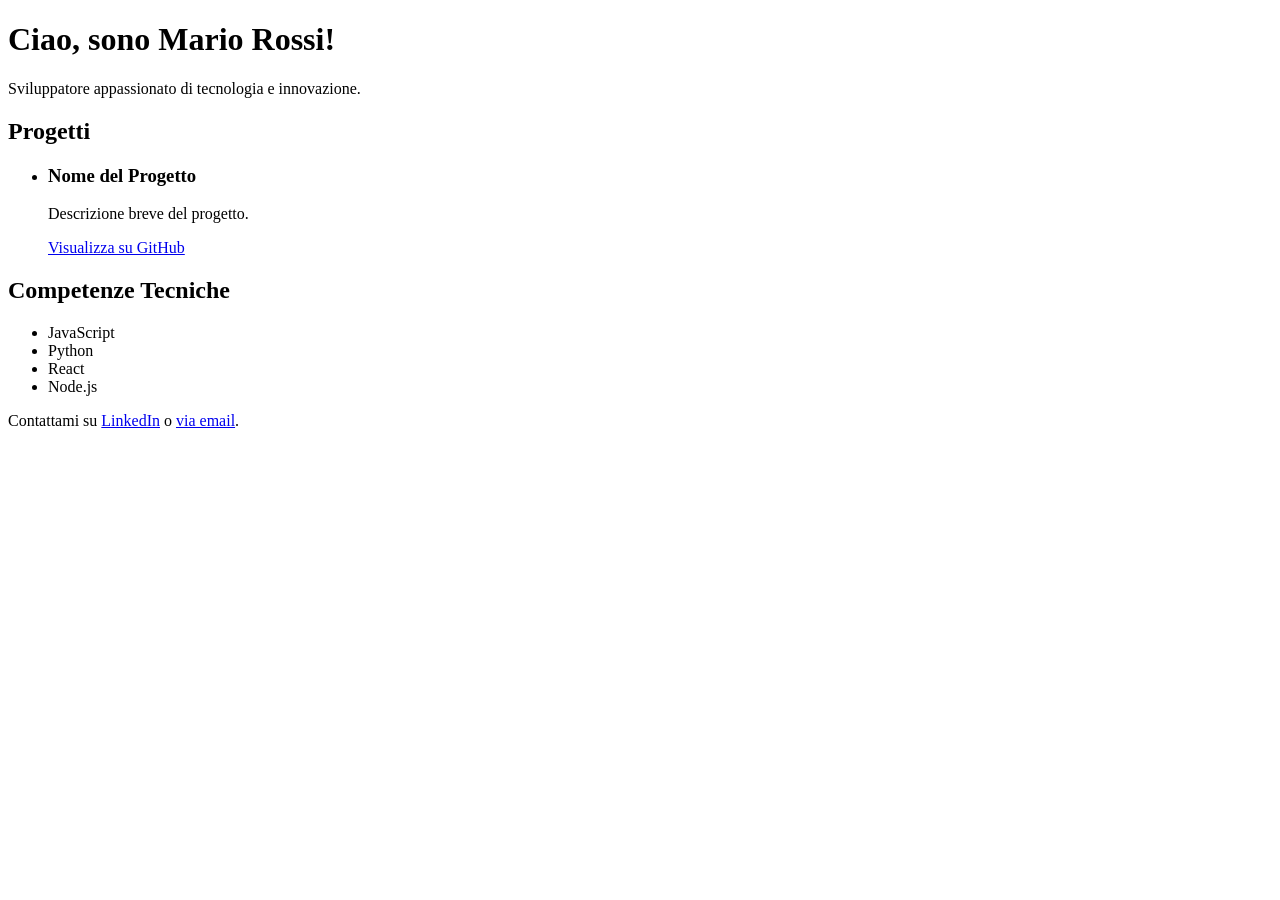
==== index.html @ d14e8d17 "first commit" ====
<!DOCTYPE html>
<html lang="en">
<head>
    <meta charset="UTF-8">
    <meta name="viewport" content="width=device-width, initial-scale=1.0">
    <title>Portfolio di Mario Rossi</title>
    <link rel="stylesheet" href="styles.css">
</head>
<body>
    <header>
        <h1>Ciao, sono Mario Rossi!</h1>
        <p>Sviluppatore appassionato di tecnologia e innovazione.</p>
    </header>
    <section id="progetti">
        <h2>Progetti</h2>
        <ul>
            <li>
                <h3>Nome del Progetto</h3>
                <p>Descrizione breve del progetto.</p>
                <a href="https://github.com/link-al-progetto">Visualizza su GitHub</a>
            </li>
        </ul>
    </section>
    <section id="competenze">
        <h2>Competenze Tecniche</h2>
        <ul>
            <li>JavaScript</li>
            <li>Python</li>
            <li>React</li>
            <li>Node.js</li>
        </ul>
    </section>
    <footer>
        <p>Contattami su <a href="https://www.linkedin.com/in/nomeutente/">LinkedIn</a> o <a href="mailto:tuoemail@example.com">via email</a>.</p>
    </footer>
</body>
</html>
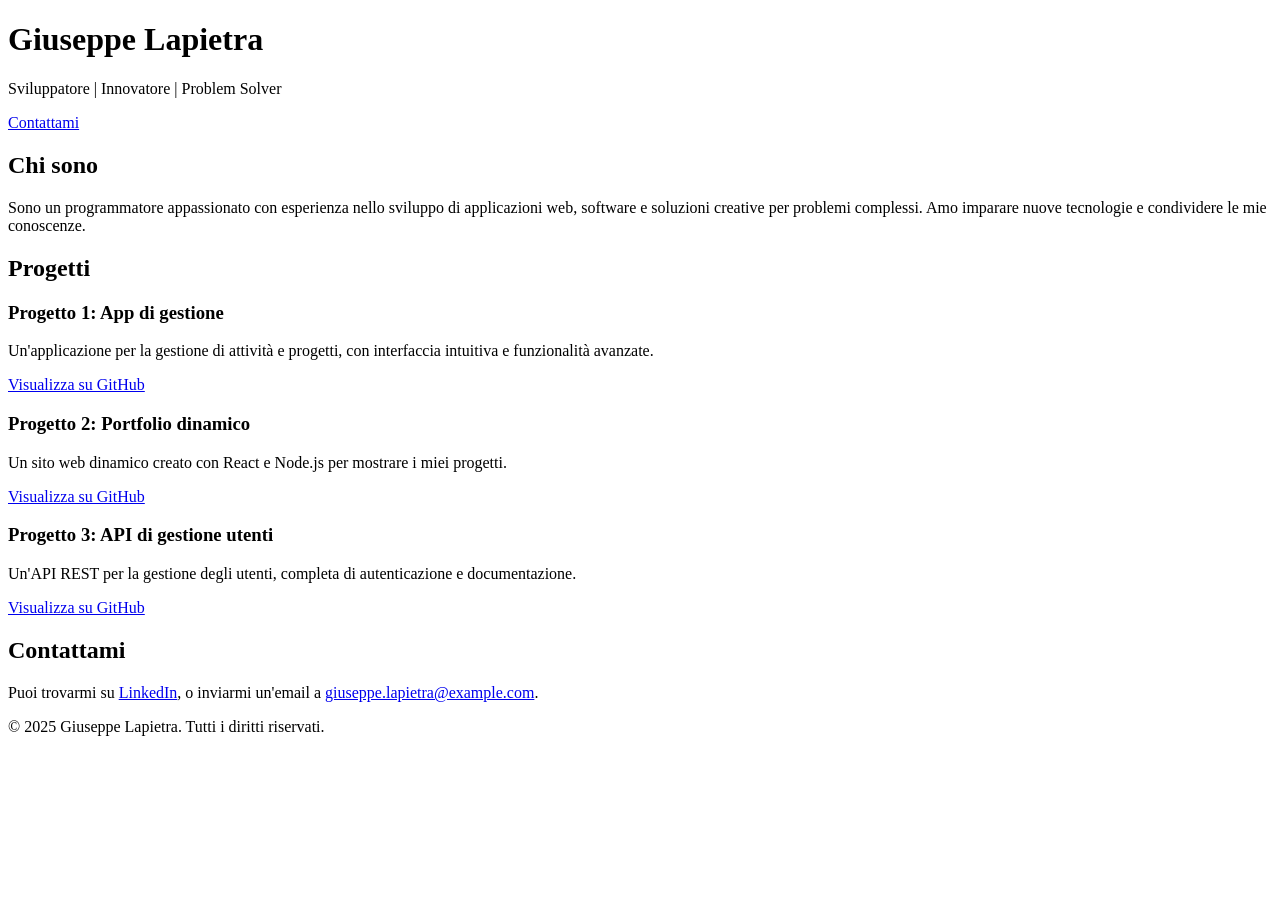
==== commit 5c8e4a26: "test" ====
--- a/index.html
+++ b/index.html
@@ -3,35 +3,64 @@
 <head>
     <meta charset="UTF-8">
     <meta name="viewport" content="width=device-width, initial-scale=1.0">
-    <title>Portfolio di Mario Rossi</title>
+    <meta name="description" content="Portfolio di Giuseppe Lapietra, sviluppatore e appassionato di tecnologia.">
+    <title>Giuseppe Lapietra | Portfolio</title>
     <link rel="stylesheet" href="styles.css">
+    <link rel="preconnect" href="https://fonts.googleapis.com">
+    <link href="https://fonts.googleapis.com/css2?family=Poppins:wght@300;400;600&display=swap" rel="stylesheet">
 </head>
 <body>
-    <header>
-        <h1>Ciao, sono Mario Rossi!</h1>
-        <p>Sviluppatore appassionato di tecnologia e innovazione.</p>
+    <header class="hero">
+        <div class="container">
+            <h1>Giuseppe Lapietra</h1>
+            <p>Sviluppatore | Innovatore | Problem Solver</p>
+            <a href="#contatti" class="btn">Contattami</a>
+        </div>
     </header>
-    <section id="progetti">
-        <h2>Progetti</h2>
-        <ul>
-            <li>
-                <h3>Nome del Progetto</h3>
-                <p>Descrizione breve del progetto.</p>
-                <a href="https://github.com/link-al-progetto">Visualizza su GitHub</a>
-            </li>
-        </ul>
+
+    <section id="about" class="about">
+        <div class="container">
+            <h2>Chi sono</h2>
+            <p>
+                Sono un programmatore appassionato con esperienza nello sviluppo di applicazioni web, software e soluzioni creative per problemi complessi. Amo imparare nuove tecnologie e condividere le mie conoscenze.
+            </p>
+        </div>
     </section>
-    <section id="competenze">
-        <h2>Competenze Tecniche</h2>
-        <ul>
-            <li>JavaScript</li>
-            <li>Python</li>
-            <li>React</li>
-            <li>Node.js</li>
-        </ul>
+
+    <section id="progetti" class="projects">
+        <div class="container">
+            <h2>Progetti</h2>
+            <div class="project-list">
+                <div class="project">
+                    <h3>Progetto 1: App di gestione</h3>
+                    <p>Un'applicazione per la gestione di attività e progetti, con interfaccia intuitiva e funzionalità avanzate.</p>
+                    <a href="https://github.com/tuo-utente/progetto1" target="_blank">Visualizza su GitHub</a>
+                </div>
+                <div class="project">
+                    <h3>Progetto 2: Portfolio dinamico</h3>
+                    <p>Un sito web dinamico creato con React e Node.js per mostrare i miei progetti.</p>
+                    <a href="https://github.com/tuo-utente/progetto2" target="_blank">Visualizza su GitHub</a>
+                </div>
+                <div class="project">
+                    <h3>Progetto 3: API di gestione utenti</h3>
+                    <p>Un'API REST per la gestione degli utenti, completa di autenticazione e documentazione.</p>
+                    <a href="https://github.com/tuo-utente/progetto3" target="_blank">Visualizza su GitHub</a>
+                </div>
+            </div>
+        </div>
     </section>
-    <footer>
-        <p>Contattami su <a href="https://www.linkedin.com/in/nomeutente/">LinkedIn</a> o <a href="mailto:tuoemail@example.com">via email</a>.</p>
+
+    <section id="contatti" class="contact">
+        <div class="container">
+            <h2>Contattami</h2>
+            <p>
+                Puoi trovarmi su <a href="https://www.linkedin.com/in/giuseppelapietra/" target="_blank">LinkedIn</a>, o inviarmi un'email a <a href="mailto:giuseppe.lapietra@example.com">giuseppe.lapietra@example.com</a>.
+            </p>
+        </div>
+    </section>
+
+    <footer class="footer">
+        <p>&copy; 2025 Giuseppe Lapietra. Tutti i diritti riservati.</p>
     </footer>
 </body>
 </html>
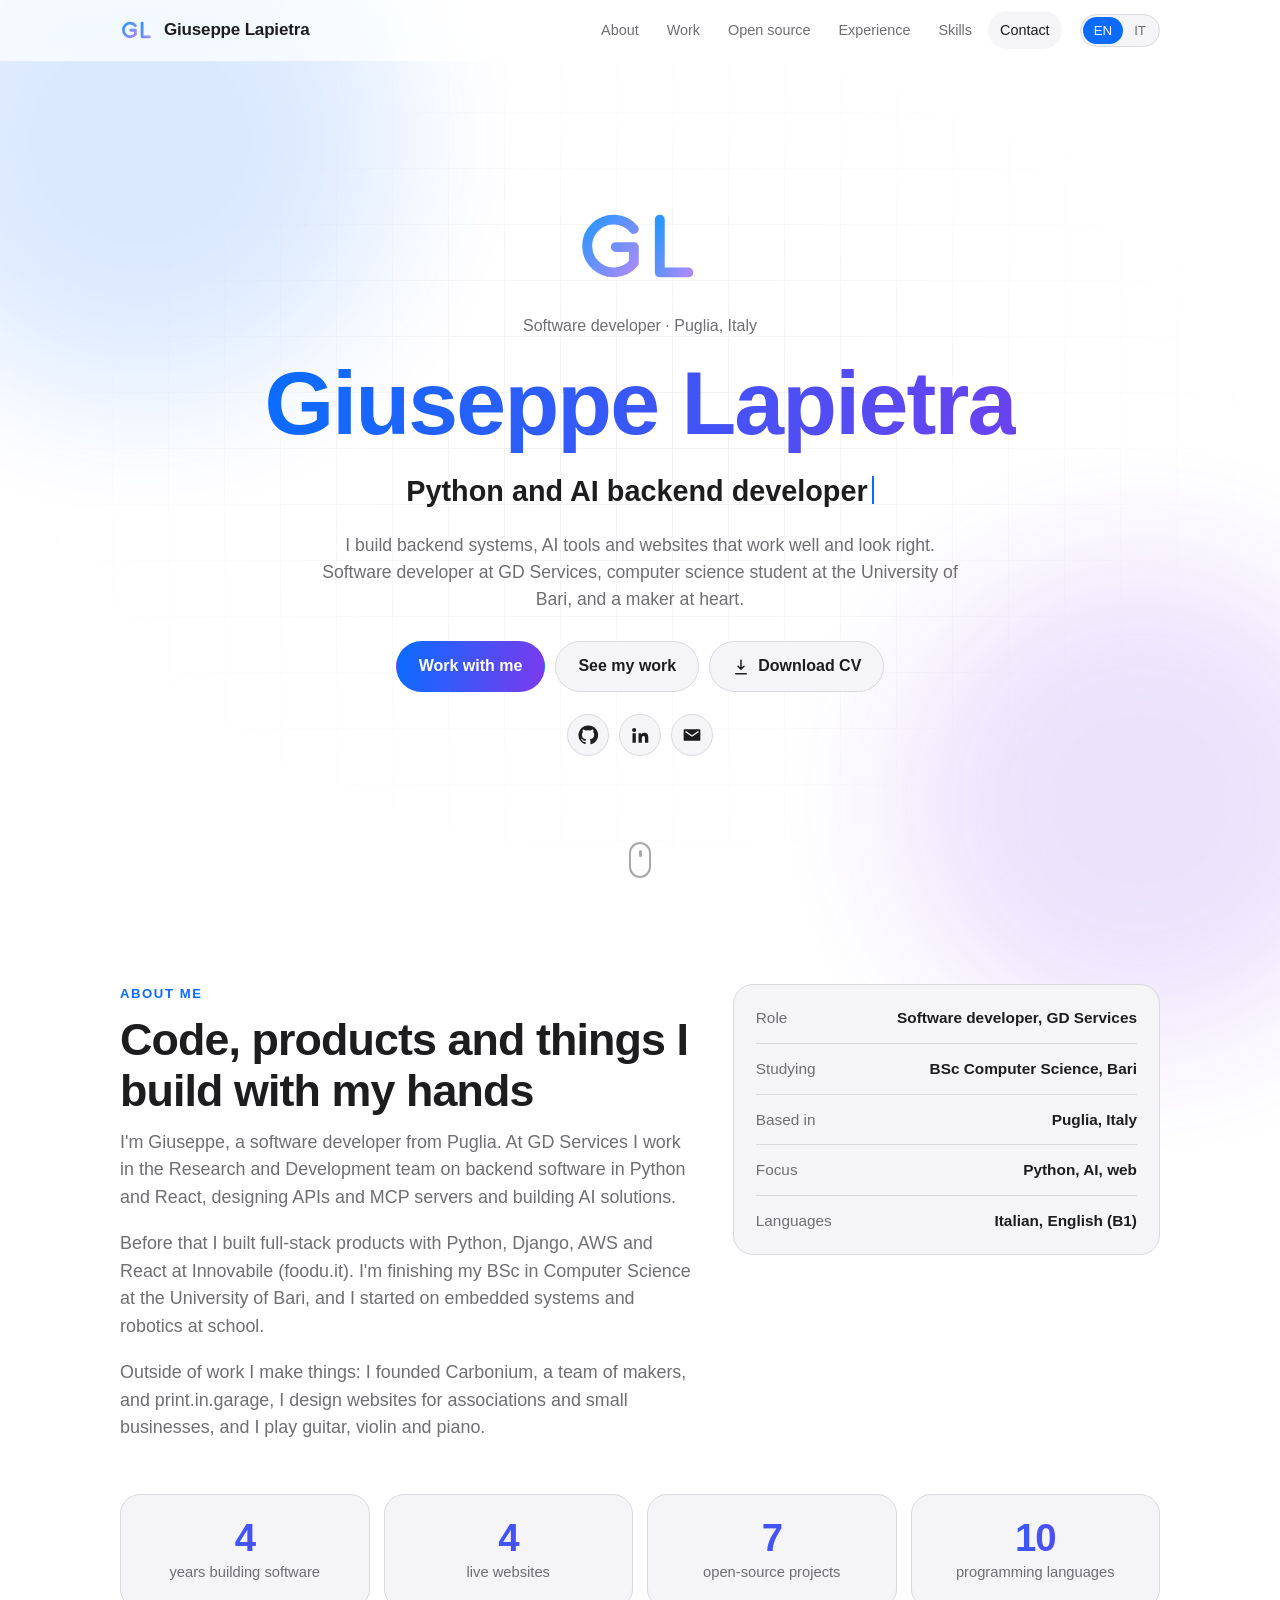
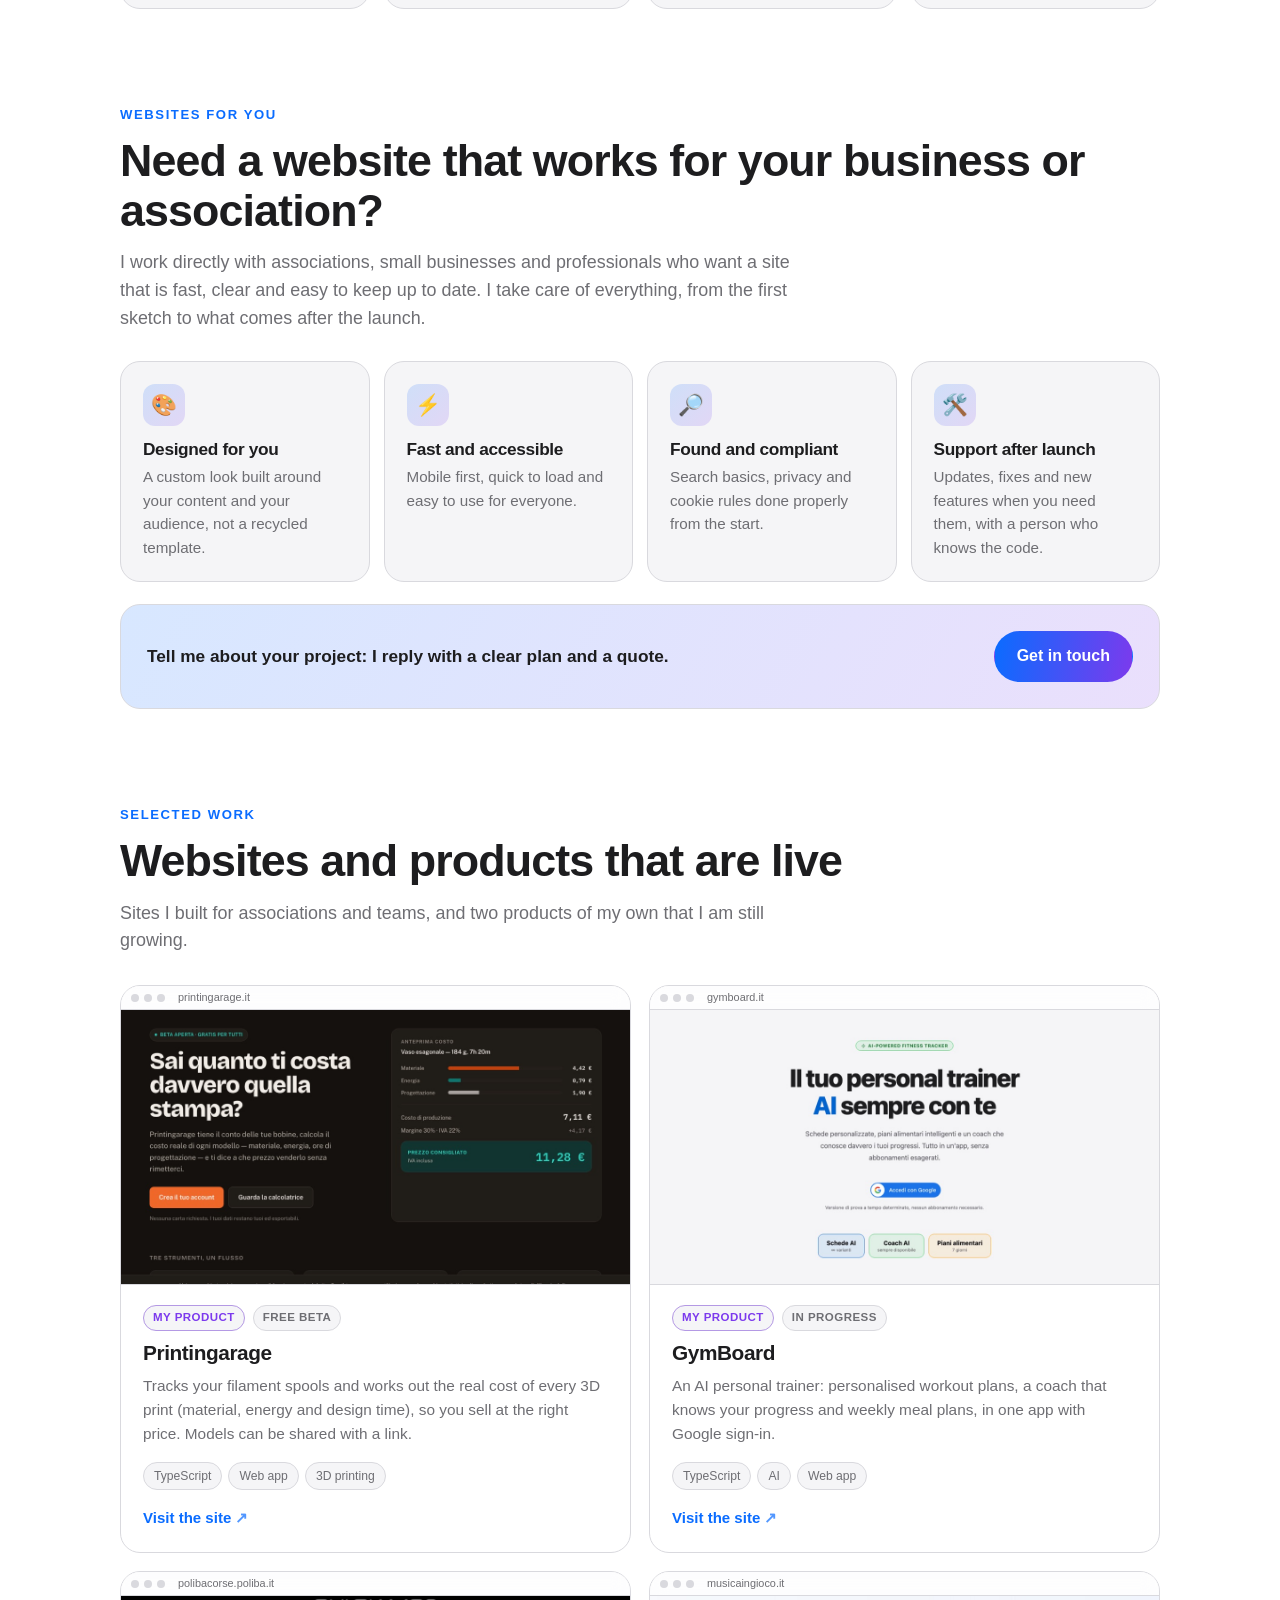
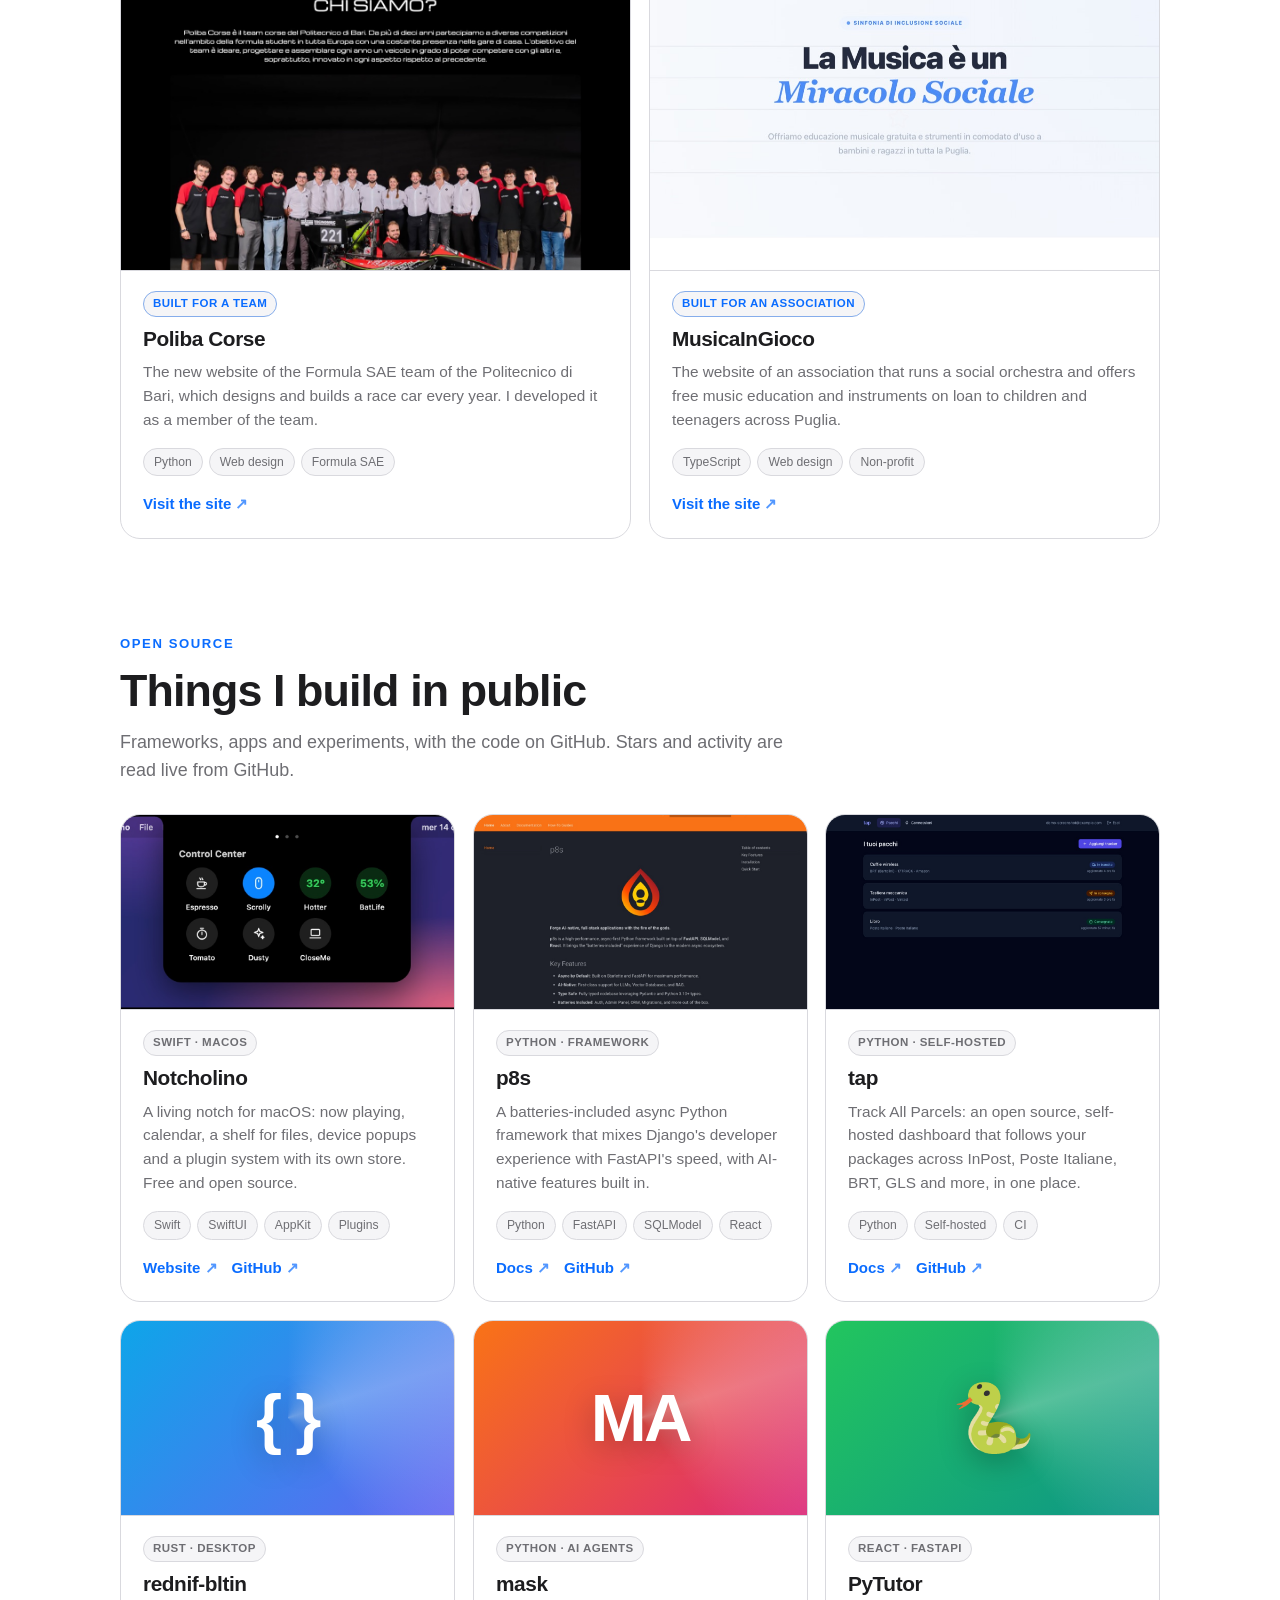
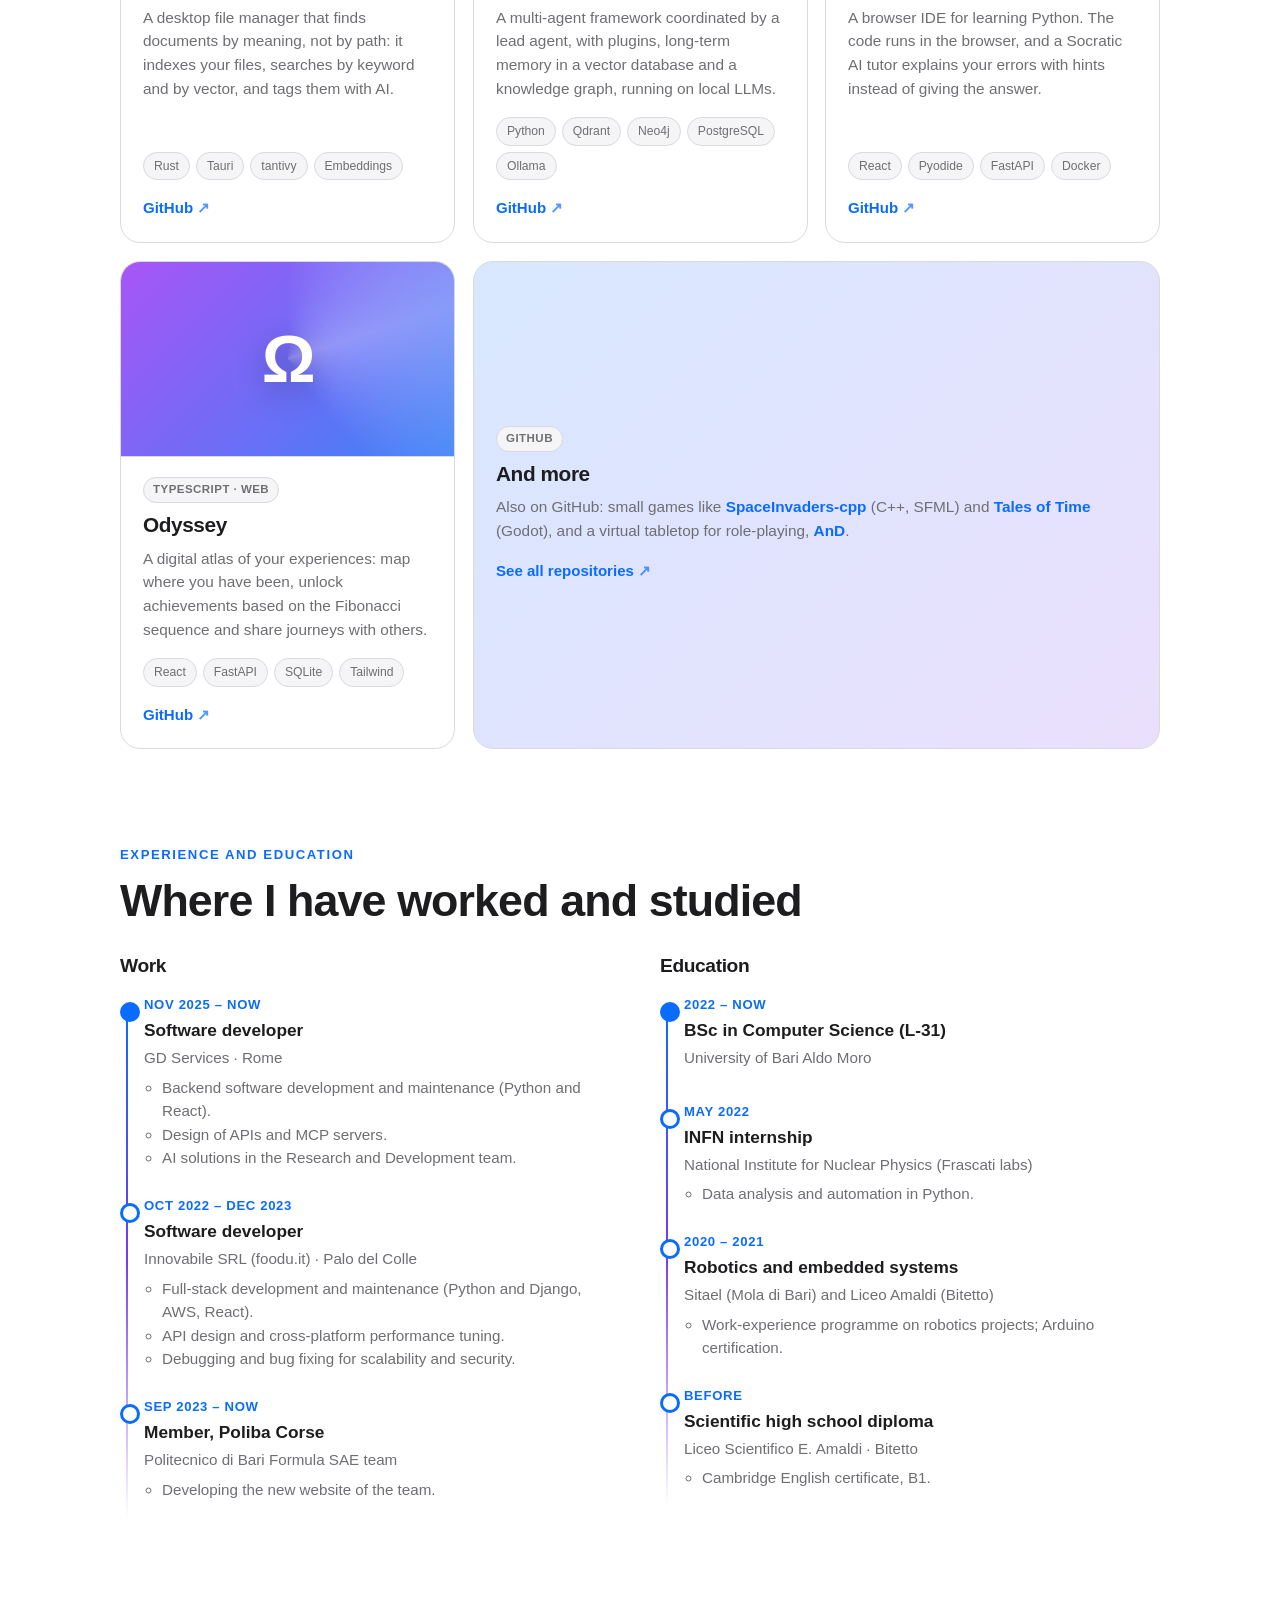
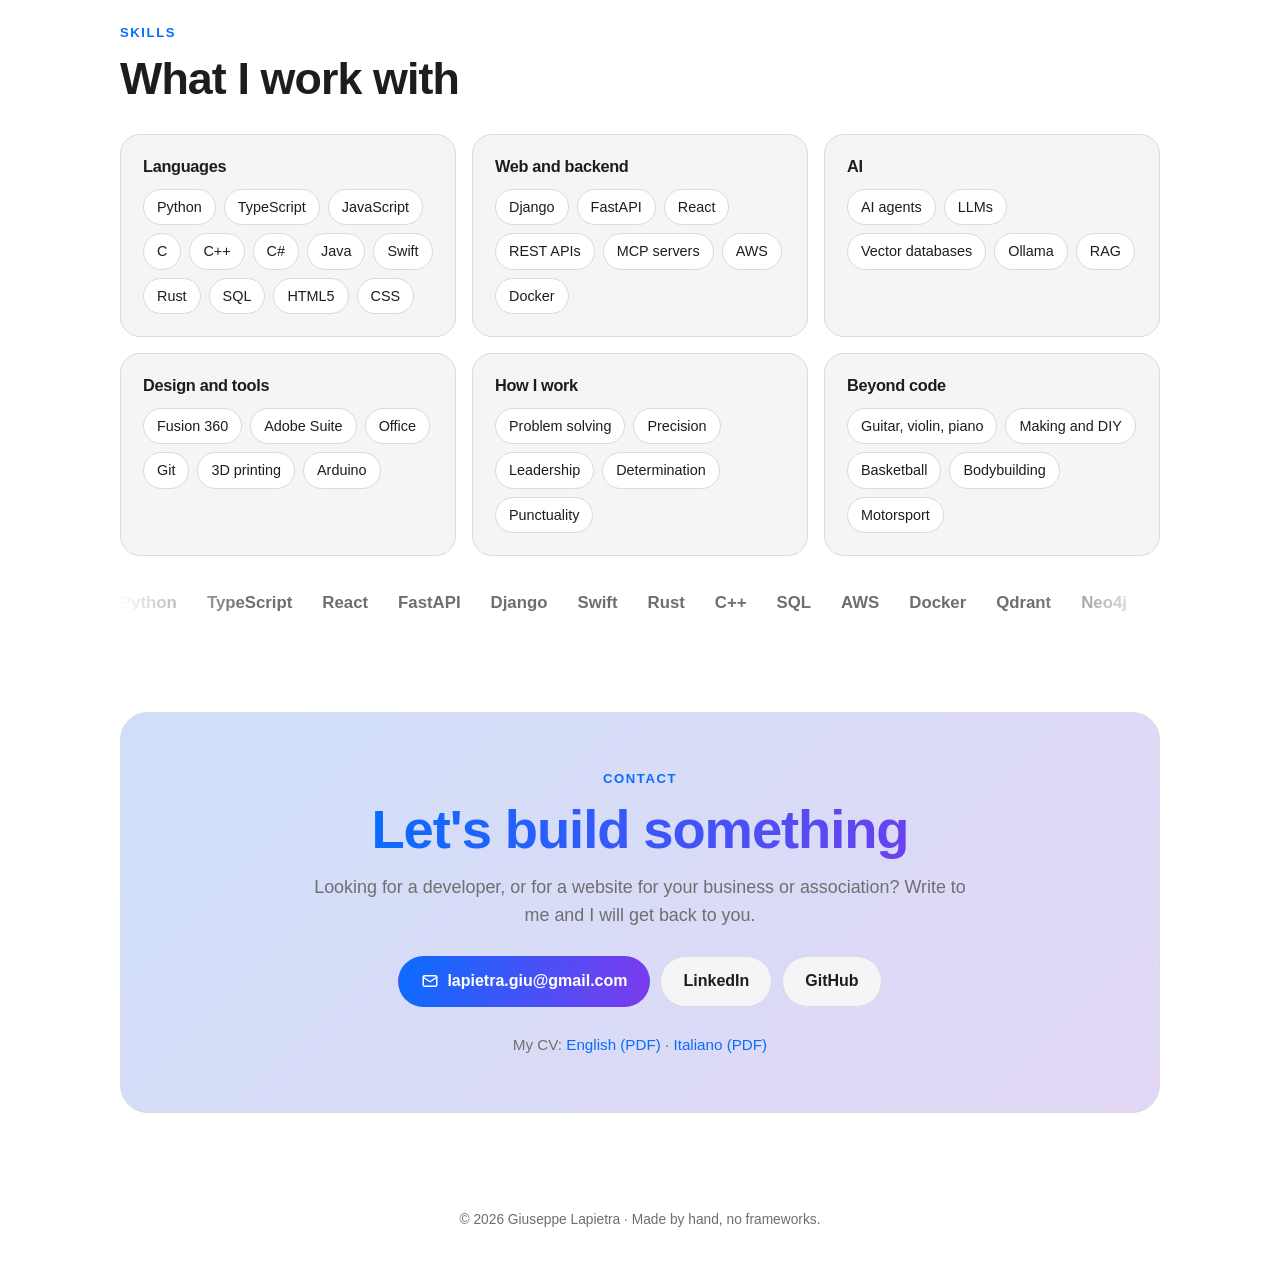
==== commit 4aeab269: "New portfolio: single page in English and Italian, projects, experience, downloadable CV" ====
--- a/index.html
+++ b/index.html
@@ -1,66 +1,836 @@
-<!DOCTYPE html>
+<!doctype html>
 <html lang="en">
 <head>
-    <meta charset="UTF-8">
-    <meta name="viewport" content="width=device-width, initial-scale=1.0">
-    <meta name="description" content="Portfolio di Giuseppe Lapietra, sviluppatore e appassionato di tecnologia.">
-    <title>Giuseppe Lapietra | Portfolio</title>
-    <link rel="stylesheet" href="styles.css">
-    <link rel="preconnect" href="https://fonts.googleapis.com">
-    <link href="https://fonts.googleapis.com/css2?family=Poppins:wght@300;400;600&display=swap" rel="stylesheet">
+<meta charset="utf-8">
+<meta name="viewport" content="width=device-width, initial-scale=1">
+<title>Giuseppe Lapietra – Software developer</title>
+<meta name="description" content="Giuseppe Lapietra, software developer from Puglia, Italy. Python and AI backends, full-stack web apps, websites for associations and small businesses, and open-source projects.">
+<link rel="icon" href="assets/favicon.svg" type="image/svg+xml">
+<link rel="canonical" href="https://peppe37.github.io/">
+<meta property="og:title" content="Giuseppe Lapietra – Software developer">
+<meta property="og:description" content="Python and AI backends, full-stack web apps, websites and open-source projects.">
+<meta property="og:image" content="https://peppe37.github.io/assets/og.png">
+<meta property="og:type" content="website">
+<meta property="og:url" content="https://peppe37.github.io/">
+<meta name="twitter:card" content="summary_large_image">
+<meta name="twitter:image" content="https://peppe37.github.io/assets/og.png">
+<script type="application/ld+json">
+{"@context":"https://schema.org","@type":"Person","name":"Giuseppe Lapietra","jobTitle":"Software developer","url":"https://peppe37.github.io/","email":"mailto:lapietra.giu@gmail.com","sameAs":["https://github.com/Peppe37","https://www.linkedin.com/in/giuseppe-lapietra/"],"alumniOf":{"@type":"CollegeOrUniversity","name":"Università degli Studi di Bari Aldo Moro"},"address":{"@type":"PostalAddress","addressRegion":"Puglia","addressCountry":"IT"}}
+</script>
+<style>
+  :root {
+    --bg:#ffffff; --fg:#1d1d1f; --muted:#6e6e73; --card:#f5f5f7; --card2:#ffffff; --line:#d9d9de;
+    --accent:#0a6cff; --accent2:#7c3aed; --good:#1f9d55;
+    --glow1:rgba(10,108,255,.16); --glow2:rgba(124,58,237,.16);
+    --shadow:0 1px 2px rgba(0,0,0,.06), 0 12px 32px -12px rgba(0,0,0,.18);
+    --r:20px;
+  }
+  @media (prefers-color-scheme: dark) {
+    :root {
+      --bg:#050507; --fg:#f5f5f7; --muted:#a1a1a6; --card:#121216; --card2:#17171c; --line:#2a2a31;
+      --accent:#2997ff; --accent2:#a78bfa; --good:#30d158;
+      --glow1:rgba(41,151,255,.20); --glow2:rgba(167,139,250,.20);
+      --shadow:0 1px 2px rgba(0,0,0,.5), 0 16px 40px -14px rgba(0,0,0,.7);
+    }
+  }
+  * { box-sizing:border-box; }
+  html { scroll-behavior:smooth; scroll-padding-top:76px; }
+  body { margin:0; background:var(--bg); color:var(--fg); font:17px/1.55 -apple-system,BlinkMacSystemFont,"SF Pro Text","Segoe UI","Helvetica Neue",Arial,sans-serif; -webkit-font-smoothing:antialiased; overflow-x:hidden; }
+  a { color:var(--accent); text-decoration:none; }
+  a:hover { text-decoration:underline; }
+  h1,h2,h3 { letter-spacing:-.02em; line-height:1.12; margin:0; }
+  p { margin:0 0 1em; }
+  .wrap { max-width:1080px; margin:0 auto; padding:0 20px; }
+  section { padding:84px 0 12px; position:relative; }
+  .eyebrow { color:var(--accent); font-weight:600; font-size:.82rem; letter-spacing:.12em; text-transform:uppercase; margin-bottom:10px; }
+  h2 { font-size:clamp(1.9rem,4.4vw,2.8rem); margin-bottom:14px; }
+  .lead { color:var(--muted); font-size:1.12rem; max-width:680px; }
+  .grad { background:linear-gradient(100deg,var(--accent),var(--accent2) 60%,var(--accent)); background-size:200% 100%; -webkit-background-clip:text; background-clip:text; color:transparent; animation:slide 8s linear infinite; }
+  @keyframes slide { to { background-position:200% 0; } }
+
+  /* ---------- Nav ---------- */
+  nav.top { position:fixed; inset:0 0 auto 0; z-index:50; backdrop-filter:saturate(180%) blur(18px); -webkit-backdrop-filter:saturate(180%) blur(18px); background:color-mix(in srgb, var(--bg) 72%, transparent); border-bottom:1px solid transparent; transition:border-color .3s; }
+  nav.top.scrolled { border-bottom-color:var(--line); }
+  nav .wrap { display:flex; align-items:center; gap:18px; height:60px; }
+  .brand { display:flex; align-items:center; gap:10px; color:var(--fg); font-weight:700; letter-spacing:-.01em; }
+  .brand:hover { text-decoration:none; }
+  .brand svg { width:34px; height:24px; }
+  nav ul { display:flex; gap:4px; list-style:none; margin:0 0 0 auto; padding:0; }
+  nav ul a { color:var(--muted); font-size:.9rem; padding:8px 12px; border-radius:980px; display:block; }
+  nav ul a:hover, nav ul a.on { color:var(--fg); background:var(--card); text-decoration:none; }
+  .lang { display:inline-flex; background:var(--card); border:1px solid var(--line); border-radius:980px; padding:2px; }
+  .lang button { border:0; background:transparent; color:var(--muted); font:600 .78rem/1 inherit; font-family:inherit; padding:6px 11px; border-radius:980px; cursor:pointer; }
+  .lang button[aria-pressed="true"] { background:var(--accent); color:#fff; }
+  .menu-btn { display:none; border:1px solid var(--line); background:var(--card); color:var(--fg); border-radius:10px; width:38px; height:34px; font-size:1.1rem; cursor:pointer; }
+  @media (max-width:820px) {
+    nav ul { position:absolute; top:60px; left:0; right:0; flex-direction:column; padding:10px 20px 16px; background:var(--bg); border-bottom:1px solid var(--line); display:none; margin:0; }
+    nav ul.open { display:flex; }
+    .menu-btn { display:block; margin-left:auto; }
+    .lang { margin-left:0; }
+  }
+
+  /* ---------- Hero ---------- */
+  .hero { min-height:100svh; display:flex; align-items:center; padding:96px 0 40px; overflow:hidden; }
+  .blob { position:absolute; border-radius:50%; filter:blur(70px); pointer-events:none; opacity:.9; }
+  .blob.a { width:520px; height:520px; background:var(--glow1); top:-120px; left:-120px; animation:float1 16s ease-in-out infinite alternate; }
+  .blob.b { width:480px; height:480px; background:var(--glow2); bottom:-140px; right:-100px; animation:float2 19s ease-in-out infinite alternate; }
+  @keyframes float1 { to { transform:translate(120px,80px) scale(1.15); } }
+  @keyframes float2 { to { transform:translate(-110px,-70px) scale(1.1); } }
+  .gridbg { position:absolute; inset:0; background-image:linear-gradient(var(--line) 1px,transparent 1px),linear-gradient(90deg,var(--line) 1px,transparent 1px); background-size:56px 56px; opacity:.35; mask-image:radial-gradient(ellipse at center,#000 10%,transparent 70%); -webkit-mask-image:radial-gradient(ellipse at center,#000 10%,transparent 70%); pointer-events:none; }
+  .hero .wrap { position:relative; text-align:center; }
+  .mono { width:132px; height:92px; margin:0 auto 22px; display:block; overflow:visible; }
+  .mono path { fill:none; stroke:url(#mg); stroke-width:9; stroke-linecap:round; stroke-linejoin:round; stroke-dasharray:1; stroke-dashoffset:1; }
+  .mono .g { animation:draw 1.5s .2s cubic-bezier(.6,0,.2,1) forwards; }
+  .mono .l { animation:draw 1s 1.5s cubic-bezier(.6,0,.2,1) forwards; }
+  .mono { filter:drop-shadow(0 0 0 transparent); animation:glow 4s 2.6s ease-in-out infinite; }
+  @keyframes draw { to { stroke-dashoffset:0; } }
+  @keyframes glow { 50% { filter:drop-shadow(0 0 14px var(--glow2)); } }
+  .kicker { color:var(--muted); font-size:1rem; margin-bottom:14px; opacity:0; animation:up .8s 1.9s forwards; }
+  .hero h1 { font-size:clamp(2.8rem,9vw,5.6rem); font-weight:800; opacity:0; animation:up .9s 2s forwards; }
+  .role { font-size:clamp(1.2rem,3.2vw,1.8rem); font-weight:600; margin:16px 0 18px; min-height:1.5em; opacity:0; animation:up .9s 2.2s forwards; }
+  .role .caret { display:inline-block; width:2px; height:1em; background:var(--accent); margin-left:4px; vertical-align:-.12em; animation:blink 1s steps(1) infinite; }
+  @keyframes blink { 50% { opacity:0; } }
+  .pitch { color:var(--muted); max-width:640px; margin:0 auto 28px; font-size:1.1rem; opacity:0; animation:up .9s 2.4s forwards; }
+  .cta { display:flex; flex-wrap:wrap; gap:10px; justify-content:center; opacity:0; animation:up .9s 2.6s forwards; }
+  @keyframes up { from { opacity:0; transform:translateY(18px); } to { opacity:1; transform:none; } }
+  .btn { display:inline-flex; align-items:center; gap:8px; padding:12px 22px; border-radius:980px; font-weight:600; font-size:1rem; border:1px solid var(--line); background:var(--card); color:var(--fg); cursor:pointer; font-family:inherit; transition:transform .2s, box-shadow .2s, background .2s; }
+  .btn:hover { transform:translateY(-2px); text-decoration:none; box-shadow:var(--shadow); }
+  .btn.primary { background:linear-gradient(100deg,var(--accent),var(--accent2)); color:#fff; border-color:transparent; }
+  .btn svg { width:18px; height:18px; }
+  .social { display:flex; gap:10px; justify-content:center; margin-top:22px; opacity:0; animation:up .9s 2.8s forwards; }
+  .social a { width:42px; height:42px; display:grid; place-items:center; border-radius:50%; border:1px solid var(--line); background:var(--card); color:var(--fg); transition:transform .2s, color .2s; }
+  .social a:hover { transform:translateY(-3px); color:var(--accent); text-decoration:none; }
+  .social svg { width:20px; height:20px; fill:currentColor; }
+  .scroll { position:absolute; bottom:22px; left:50%; width:22px; height:36px; margin-left:-11px; border:2px solid var(--muted); border-radius:14px; opacity:.6; }
+  .scroll::after { content:""; position:absolute; top:6px; left:50%; width:3px; height:7px; margin-left:-1.5px; border-radius:2px; background:var(--muted); animation:wheel 1.6s ease-in-out infinite; }
+  @keyframes wheel { 0% { opacity:0; transform:translateY(0); } 40% { opacity:1; } 100% { opacity:0; transform:translateY(12px); } }
+
+  /* ---------- Reveal ---------- */
+  .rv { opacity:0; transform:translateY(26px); transition:opacity .8s cubic-bezier(.2,.7,.2,1), transform .8s cubic-bezier(.2,.7,.2,1); transition-delay:var(--d,0s); }
+  .rv.in { opacity:1; transform:none; }
+
+  /* ---------- Stats ---------- */
+  .stats { display:grid; grid-template-columns:repeat(auto-fit,minmax(170px,1fr)); gap:14px; margin-top:34px; }
+  .stat { background:var(--card); border:1px solid var(--line); border-radius:var(--r); padding:22px; text-align:center; }
+  .stat b { display:block; font-size:2.4rem; letter-spacing:-.03em; line-height:1.1; background:linear-gradient(100deg,var(--accent),var(--accent2)); -webkit-background-clip:text; background-clip:text; color:transparent; }
+  .stat span { color:var(--muted); font-size:.92rem; }
+
+  /* ---------- About ---------- */
+  .about { display:grid; grid-template-columns:1.35fr 1fr; gap:36px; align-items:start; }
+  .facts { background:var(--card); border:1px solid var(--line); border-radius:var(--r); padding:8px 22px; }
+  .facts div { display:flex; justify-content:space-between; gap:14px; padding:13px 0; border-bottom:1px solid var(--line); font-size:.96rem; }
+  .facts div:last-child { border-bottom:0; }
+  .facts span:first-child { color:var(--muted); }
+  .facts span:last-child { text-align:right; font-weight:600; }
+  @media (max-width:820px) { .about { grid-template-columns:1fr; } }
+
+  /* ---------- Services ---------- */
+  .services { display:grid; grid-template-columns:repeat(auto-fit,minmax(220px,1fr)); gap:14px; margin-top:28px; }
+  .svc { background:var(--card); border:1px solid var(--line); border-radius:var(--r); padding:22px; transition:transform .25s, border-color .25s; }
+  .svc:hover { transform:translateY(-4px); border-color:var(--accent); }
+  .svc i { display:grid; place-items:center; width:42px; height:42px; border-radius:12px; margin-bottom:14px; font-style:normal; font-size:1.3rem; background:linear-gradient(135deg,var(--glow1),var(--glow2)); }
+  .svc h3 { font-size:1.08rem; margin-bottom:6px; }
+  .svc p { color:var(--muted); font-size:.95rem; margin:0; }
+  .banner { margin-top:22px; border-radius:var(--r); padding:26px; display:flex; flex-wrap:wrap; gap:16px; align-items:center; justify-content:space-between; background:linear-gradient(120deg,var(--glow1),var(--glow2)); border:1px solid var(--line); }
+  .banner p { margin:0; font-size:1.08rem; font-weight:600; max-width:560px; }
+
+  /* ---------- Cards ---------- */
+  .cards { display:grid; grid-template-columns:repeat(auto-fill,minmax(310px,1fr)); gap:18px; margin-top:30px; }
+  .cards.two { grid-template-columns:repeat(auto-fill,minmax(440px,1fr)); }
+  @media (max-width:560px) { .cards.two { grid-template-columns:1fr; } }
+  .card { background:var(--card2); border:1px solid var(--line); border-radius:var(--r); overflow:hidden; display:flex; flex-direction:column; transition:transform .25s, box-shadow .25s, border-color .25s; transform-style:preserve-3d; will-change:transform; }
+  .card:hover { box-shadow:var(--shadow); border-color:color-mix(in srgb, var(--accent) 45%, var(--line)); }
+  .shot { position:relative; aspect-ratio:16/9.4; overflow:hidden; background:var(--card); border-bottom:1px solid var(--line); }
+  .shot img { width:100%; height:100%; object-fit:cover; object-position:top; display:block; transition:transform .6s cubic-bezier(.2,.7,.2,1); }
+  .card:hover .shot img { transform:scale(1.045); }
+  .chrome { position:absolute; left:0; right:0; top:0; height:24px; display:flex; align-items:center; gap:5px; padding:0 10px; background:color-mix(in srgb, var(--bg) 82%, transparent); backdrop-filter:blur(8px); border-bottom:1px solid var(--line); font-size:.68rem; color:var(--muted); z-index:2; }
+  .chrome i { width:8px; height:8px; border-radius:50%; background:var(--line); display:block; }
+  .chrome em { font-style:normal; margin-left:8px; }
+  .shot.hasChrome img { padding-top:24px; background:var(--card); }
+  .cover { display:grid; place-items:center; aspect-ratio:16/9.4; border-bottom:1px solid var(--line); position:relative; overflow:hidden; }
+  .cover b { font-size:4.2rem; letter-spacing:-.04em; color:#fff; text-shadow:0 8px 30px rgba(0,0,0,.25); position:relative; z-index:1; }
+  .cover::before { content:""; position:absolute; inset:-40%; background:conic-gradient(from 0deg, rgba(255,255,255,.0), rgba(255,255,255,.28), rgba(255,255,255,0) 40%); animation:spin 9s linear infinite; }
+  @keyframes spin { to { transform:rotate(360deg); } }
+  .body { padding:20px 22px 22px; display:flex; flex-direction:column; gap:10px; flex:1; }
+  .meta { display:flex; flex-wrap:wrap; gap:8px; align-items:center; }
+  .badge { font-size:.72rem; font-weight:700; letter-spacing:.04em; text-transform:uppercase; padding:3px 9px; border-radius:980px; background:var(--card); border:1px solid var(--line); color:var(--muted); }
+  .badge.client { color:var(--accent); border-color:color-mix(in srgb, var(--accent) 40%, var(--line)); }
+  .badge.own { color:var(--accent2); border-color:color-mix(in srgb, var(--accent2) 40%, var(--line)); }
+  .star { margin-left:auto; font-size:.85rem; color:var(--muted); font-weight:600; }
+  .card h3 { font-size:1.3rem; }
+  .card p { color:var(--muted); font-size:.96rem; margin:0; }
+  .tags { display:flex; flex-wrap:wrap; gap:6px; margin-top:auto; padding-top:6px; }
+  .tags span { font-size:.76rem; padding:4px 10px; border-radius:980px; background:var(--card); border:1px solid var(--line); color:var(--muted); }
+  .links { display:flex; flex-wrap:wrap; gap:14px; margin-top:6px; font-weight:600; font-size:.94rem; }
+  .links a::after { content:" ↗"; opacity:.7; }
+  .morecard .body { justify-content:center; }
+  .morecard { justify-content:center; background:linear-gradient(135deg,var(--glow1),var(--glow2)), var(--card2); }
+  .morecard p a { font-weight:600; }
+  @media (min-width:1000px) { .morecard { grid-column:span 2; } }
+
+  /* ---------- Timeline ---------- */
+  .cols { display:grid; grid-template-columns:1fr 1fr; gap:40px; margin-top:30px; }
+  @media (max-width:820px) { .cols { grid-template-columns:1fr; gap:28px; } }
+  .cols h3 { font-size:1.2rem; margin-bottom:18px; }
+  .tl { position:relative; margin:0; padding:0 0 0 24px; list-style:none; }
+  .tl::before { content:""; position:absolute; left:6px; top:8px; bottom:8px; width:2px; background:linear-gradient(var(--accent),var(--accent2),transparent); border-radius:2px; }
+  .tl li { position:relative; padding-bottom:26px; }
+  .tl li::before { content:""; position:absolute; left:-24px; top:7px; width:14px; height:14px; border-radius:50%; background:var(--bg); border:3px solid var(--accent); }
+  .tl li.now::before { background:var(--accent); box-shadow:0 0 0 0 var(--glow1); animation:pulse 2.2s infinite; }
+  @keyframes pulse { 70% { box-shadow:0 0 0 12px transparent; } 100% { box-shadow:0 0 0 0 transparent; } }
+  .tl .when { color:var(--accent); font-size:.82rem; font-weight:700; letter-spacing:.05em; text-transform:uppercase; }
+  .tl h4 { margin:2px 0 2px; font-size:1.08rem; }
+  .tl .org { color:var(--muted); font-size:.95rem; margin-bottom:6px; }
+  .tl ul { margin:6px 0 0; padding-left:18px; color:var(--muted); font-size:.95rem; }
+  .tl li li { padding:0; }
+  .tl li li::before { display:none; }
+
+  /* ---------- Skills ---------- */
+  .skillgrid { display:grid; grid-template-columns:repeat(auto-fit,minmax(260px,1fr)); gap:16px; margin-top:30px; }
+  .skill { background:var(--card); border:1px solid var(--line); border-radius:var(--r); padding:22px; }
+  .skill h3 { font-size:1.02rem; margin-bottom:14px; }
+  .chips { display:flex; flex-wrap:wrap; gap:8px; }
+  .chips span { padding:6px 13px; border-radius:980px; background:var(--bg); border:1px solid var(--line); font-size:.9rem; transition:transform .2s, border-color .2s, color .2s; }
+  .chips span:hover { transform:translateY(-2px); border-color:var(--accent); color:var(--accent); }
+  .marquee { overflow:hidden; margin-top:34px; mask-image:linear-gradient(90deg,transparent,#000 12%,#000 88%,transparent); -webkit-mask-image:linear-gradient(90deg,transparent,#000 12%,#000 88%,transparent); }
+  .marquee div { display:flex; gap:30px; width:max-content; animation:marq 38s linear infinite; color:var(--muted); font-weight:600; font-size:1.05rem; }
+  .marquee:hover div { animation-play-state:paused; }
+  @keyframes marq { to { transform:translateX(-50%); } }
+
+  /* ---------- Contact ---------- */
+  .contact { text-align:center; padding-bottom:70px; }
+  .contact .box { border:1px solid var(--line); border-radius:28px; padding:56px 24px; background:linear-gradient(135deg,var(--glow1),var(--glow2)), var(--card); position:relative; overflow:hidden; }
+  .contact h2 { font-size:clamp(2rem,5.4vw,3.4rem); }
+  .contact .lead { margin:0 auto 26px; }
+  .contact .cta { opacity:1; animation:none; }
+  footer { text-align:center; color:var(--muted); font-size:.86rem; padding:26px 20px 40px; }
+  .totop { position:fixed; right:18px; bottom:18px; width:44px; height:44px; border-radius:50%; border:1px solid var(--line); background:var(--card); color:var(--fg); cursor:pointer; display:grid; place-items:center; opacity:0; pointer-events:none; transition:opacity .3s, transform .2s; z-index:40; }
+  .totop.show { opacity:1; pointer-events:auto; }
+  .totop:hover { transform:translateY(-3px); }
+
+  @media (prefers-reduced-motion: reduce) {
+    *, *::before, *::after { animation:none !important; transition:none !important; scroll-behavior:auto !important; }
+    .rv, .kicker, .hero h1, .role, .pitch, .cta, .social { opacity:1 !important; transform:none !important; }
+    .mono path { stroke-dashoffset:0; }
+  }
+</style>
 </head>
 <body>
-    <header class="hero">
-        <div class="container">
-            <h1>Giuseppe Lapietra</h1>
-            <p>Sviluppatore | Innovatore | Problem Solver</p>
-            <a href="#contatti" class="btn">Contattami</a>
-        </div>
-    </header>
-
-    <section id="about" class="about">
-        <div class="container">
-            <h2>Chi sono</h2>
-            <p>
-                Sono un programmatore appassionato con esperienza nello sviluppo di applicazioni web, software e soluzioni creative per problemi complessi. Amo imparare nuove tecnologie e condividere le mie conoscenze.
-            </p>
-        </div>
-    </section>
-
-    <section id="progetti" class="projects">
-        <div class="container">
-            <h2>Progetti</h2>
-            <div class="project-list">
-                <div class="project">
-                    <h3>Progetto 1: App di gestione</h3>
-                    <p>Un'applicazione per la gestione di attività e progetti, con interfaccia intuitiva e funzionalità avanzate.</p>
-                    <a href="https://github.com/tuo-utente/progetto1" target="_blank">Visualizza su GitHub</a>
-                </div>
-                <div class="project">
-                    <h3>Progetto 2: Portfolio dinamico</h3>
-                    <p>Un sito web dinamico creato con React e Node.js per mostrare i miei progetti.</p>
-                    <a href="https://github.com/tuo-utente/progetto2" target="_blank">Visualizza su GitHub</a>
-                </div>
-                <div class="project">
-                    <h3>Progetto 3: API di gestione utenti</h3>
-                    <p>Un'API REST per la gestione degli utenti, completa di autenticazione e documentazione.</p>
-                    <a href="https://github.com/tuo-utente/progetto3" target="_blank">Visualizza su GitHub</a>
-                </div>
-            </div>
-        </div>
-    </section>
-
-    <section id="contatti" class="contact">
-        <div class="container">
-            <h2>Contattami</h2>
-            <p>
-                Puoi trovarmi su <a href="https://www.linkedin.com/in/giuseppelapietra/" target="_blank">LinkedIn</a>, o inviarmi un'email a <a href="mailto:giuseppe.lapietra@example.com">giuseppe.lapietra@example.com</a>.
-            </p>
-        </div>
-    </section>
-
-    <footer class="footer">
-        <p>&copy; 2025 Giuseppe Lapietra. Tutti i diritti riservati.</p>
-    </footer>
+
+<svg width="0" height="0" style="position:absolute" aria-hidden="true">
+  <defs>
+    <linearGradient id="mg" x1="0" y1="0" x2="1" y2="1">
+      <stop offset="0" stop-color="#2997ff"/><stop offset="1" stop-color="#a78bfa"/>
+    </linearGradient>
+  </defs>
+</svg>
+
+<nav class="top" id="nav">
+  <div class="wrap">
+    <a class="brand" href="#top" aria-label="Giuseppe Lapietra">
+      <svg viewBox="0 0 120 80" aria-hidden="true"><path d="M54.4 24.6 A24 24 0 1 0 54.4 55.4 L54.4 41 L38 41" fill="none" stroke="url(#mg)" stroke-width="10" stroke-linecap="round" stroke-linejoin="round"/><path d="M78 16 V64 H104" fill="none" stroke="url(#mg)" stroke-width="10" stroke-linecap="round" stroke-linejoin="round"/></svg>
+      <span>Giuseppe Lapietra</span>
+    </a>
+    <ul id="links">
+      <li><a href="#about" data-i18n="nAbout">About</a></li>
+      <li><a href="#work" data-i18n="nWork">Work</a></li>
+      <li><a href="#opensource" data-i18n="nOss">Open source</a></li>
+      <li><a href="#experience" data-i18n="nExp">Experience</a></li>
+      <li><a href="#skills" data-i18n="nSkills">Skills</a></li>
+      <li><a href="#contact" data-i18n="nContact">Contact</a></li>
+    </ul>
+    <div class="lang" role="group" aria-label="Language">
+      <button type="button" data-lang="en" aria-pressed="true">EN</button>
+      <button type="button" data-lang="it" aria-pressed="false">IT</button>
+    </div>
+    <button class="menu-btn" id="menuBtn" type="button" aria-label="Menu" aria-expanded="false">☰</button>
+  </div>
+</nav>
+
+<header class="hero" id="top">
+  <div class="blob a"></div><div class="blob b"></div><div class="gridbg"></div>
+  <div class="wrap">
+    <svg class="mono" viewBox="0 0 120 80" aria-label="GL">
+      <path class="g" pathLength="1" d="M54.4 24.6 A24 24 0 1 0 54.4 55.4 L54.4 41 L38 41"/>
+      <path class="l" pathLength="1" d="M78 16 V64 H104"/>
+    </svg>
+    <div class="kicker" data-i18n="kicker">Software developer · Puglia, Italy</div>
+    <h1><span class="grad">Giuseppe Lapietra</span></h1>
+    <div class="role"><span id="typed"></span><span class="caret"></span></div>
+    <p class="pitch" data-i18n="pitch">I build backend systems, AI tools and websites that work well and look right. Software developer at GD Services, computer science student at the University of Bari, and a maker at heart.</p>
+    <div class="cta">
+      <a class="btn primary" href="#contact"><span data-i18n="ctaWork">Work with me</span></a>
+      <a class="btn" href="#work" data-i18n="ctaSee">See my work</a>
+      <a class="btn cv-link" href="assets/cv/Giuseppe-Lapietra-CV-en.pdf" download><svg viewBox="0 0 24 24" fill="none" stroke="currentColor" stroke-width="2" stroke-linecap="round" stroke-linejoin="round"><path d="M12 3v12m0 0l-4-4m4 4l4-4M5 21h14"/></svg><span data-i18n="ctaCv">Download CV</span></a>
+    </div>
+    <div class="social">
+      <a href="https://github.com/Peppe37" aria-label="GitHub" target="_blank" rel="noopener"><svg viewBox="0 0 24 24"><path d="M12 .5a11.5 11.5 0 0 0-3.64 22.41c.58.1.79-.25.79-.56v-2c-3.2.7-3.88-1.36-3.88-1.36-.52-1.33-1.28-1.69-1.28-1.69-1.04-.71.08-.7.08-.7 1.16.08 1.77 1.19 1.77 1.19 1.03 1.76 2.7 1.25 3.36.96.1-.75.4-1.25.73-1.54-2.55-.29-5.24-1.28-5.24-5.69 0-1.26.45-2.28 1.19-3.09-.12-.29-.52-1.46.11-3.04 0 0 .97-.31 3.17 1.18a11 11 0 0 1 5.77 0c2.2-1.49 3.17-1.18 3.17-1.18.63 1.58.23 2.75.11 3.04.74.81 1.19 1.83 1.19 3.09 0 4.42-2.7 5.4-5.27 5.68.41.36.78 1.06.78 2.14v3.17c0 .31.21.67.8.56A11.5 11.5 0 0 0 12 .5z"/></svg></a>
+      <a href="https://www.linkedin.com/in/giuseppe-lapietra/" aria-label="LinkedIn" target="_blank" rel="noopener"><svg viewBox="0 0 24 24"><path d="M4.98 3.5a2.5 2.5 0 1 1 0 5 2.5 2.5 0 0 1 0-5zM3 9.75h4v11.5H3V9.75zm6.5 0h3.83v1.57h.06c.53-1 1.84-2.07 3.78-2.07 4.04 0 4.78 2.66 4.78 6.1v5.9h-4v-5.23c0-1.25-.02-2.85-1.74-2.85-1.74 0-2 1.36-2 2.76v5.32h-4V9.75z"/></svg></a>
+      <a href="mailto:lapietra.giu@gmail.com" aria-label="Email"><svg viewBox="0 0 24 24"><path d="M3 5h18a1 1 0 0 1 1 1v12a1 1 0 0 1-1 1H3a1 1 0 0 1-1-1V6a1 1 0 0 1 1-1zm9 7.2L4.3 7 4 8.7l8 5.3 8-5.3-.3-1.7L12 12.2z"/></svg></a>
+    </div>
+  </div>
+  <div class="scroll" aria-hidden="true"></div>
+</header>
+
+<main>
+
+<section id="about">
+  <div class="wrap">
+    <div class="about">
+      <div class="rv">
+        <div class="eyebrow" data-i18n="aEyebrow">About me</div>
+        <h2 data-i18n="aTitle">Code, products and things I build with my hands</h2>
+        <p class="lead" data-i18n="aP1">I'm Giuseppe, a software developer from Puglia. At GD Services I work in the Research and Development team on backend software in Python and React, designing APIs and MCP servers and building AI solutions.</p>
+        <p class="lead" data-i18n="aP2">Before that I built full-stack products with Python, Django, AWS and React at Innovabile (foodu.it). I'm finishing my BSc in Computer Science at the University of Bari, and I started on embedded systems and robotics at school.</p>
+        <p class="lead" data-i18n="aP3">Outside of work I make things: I founded Carbonium, a team of makers, and print.in.garage, I design websites for associations and small businesses, and I play guitar, violin and piano.</p>
+      </div>
+      <div class="facts rv" style="--d:.1s">
+        <div><span data-i18n="fRole">Role</span><span data-i18n="fRoleV">Software developer, GD Services</span></div>
+        <div><span data-i18n="fStudy">Studying</span><span data-i18n="fStudyV">BSc Computer Science, Bari</span></div>
+        <div><span data-i18n="fBase">Based in</span><span data-i18n="fBaseV">Puglia, Italy</span></div>
+        <div><span data-i18n="fFocus">Focus</span><span data-i18n="fFocusV">Python, AI, web</span></div>
+        <div><span data-i18n="fLang">Languages</span><span data-i18n="fLangV">Italian, English (B1)</span></div>
+      </div>
+    </div>
+    <div class="stats">
+      <div class="stat rv"><b data-count-years>4</b><span data-i18n="s1">years building software</span></div>
+      <div class="stat rv" style="--d:.08s"><b data-count="4">0</b><span data-i18n="s2">live websites</span></div>
+      <div class="stat rv" style="--d:.16s"><b data-count-oss>7</b><span data-i18n="s3">open-source projects</span></div>
+      <div class="stat rv" style="--d:.24s"><b data-count="10">0</b><span data-i18n="s4">programming languages</span></div>
+    </div>
+  </div>
+</section>
+
+<section id="hire">
+  <div class="wrap">
+    <div class="rv">
+      <div class="eyebrow" data-i18n="hEyebrow">Websites for you</div>
+      <h2 data-i18n="hTitle">Need a website that works for your business or association?</h2>
+      <p class="lead" data-i18n="hLead">I work directly with associations, small businesses and professionals who want a site that is fast, clear and easy to keep up to date. I take care of everything, from the first sketch to what comes after the launch.</p>
+    </div>
+    <div class="services">
+      <div class="svc rv"><i>🎨</i><h3 data-i18n="sv1h">Designed for you</h3><p data-i18n="sv1p">A custom look built around your content and your audience, not a recycled template.</p></div>
+      <div class="svc rv" style="--d:.08s"><i>⚡</i><h3 data-i18n="sv2h">Fast and accessible</h3><p data-i18n="sv2p">Mobile first, quick to load and easy to use for everyone.</p></div>
+      <div class="svc rv" style="--d:.16s"><i>🔎</i><h3 data-i18n="sv3h">Found and compliant</h3><p data-i18n="sv3p">Search basics, privacy and cookie rules done properly from the start.</p></div>
+      <div class="svc rv" style="--d:.24s"><i>🛠️</i><h3 data-i18n="sv4h">Support after launch</h3><p data-i18n="sv4p">Updates, fixes and new features when you need them, with a person who knows the code.</p></div>
+    </div>
+    <div class="banner rv">
+      <p data-i18n="hBanner">Tell me about your project: I reply with a clear plan and a quote.</p>
+      <a class="btn primary" id="mailHire" href="mailto:lapietra.giu@gmail.com?subject=Website%20project"><span data-i18n="hBtn">Get in touch</span></a>
+    </div>
+  </div>
+</section>
+
+<section id="work">
+  <div class="wrap">
+    <div class="rv">
+      <div class="eyebrow" data-i18n="wEyebrow">Selected work</div>
+      <h2 data-i18n="wTitle">Websites and products that are live</h2>
+      <p class="lead" data-i18n="wLead">Sites I built for associations and teams, and two products of my own that I am still growing.</p>
+    </div>
+    <div class="cards two">
+      <article class="card rv">
+        <div class="shot hasChrome"><div class="chrome"><i></i><i></i><i></i><em>printingarage.it</em></div><img src="assets/shots/printingarage.jpg" alt="Printingarage homepage" loading="lazy"></div>
+        <div class="body">
+          <div class="meta"><span class="badge own" data-i18n="bOwn">My product</span><span class="badge" data-i18n="bBeta">Free beta</span></div>
+          <h3>Printingarage</h3>
+          <p data-i18n="pPrint">Tracks your filament spools and works out the real cost of every 3D print (material, energy and design time), so you sell at the right price. Models can be shared with a link.</p>
+          <div class="tags"><span>TypeScript</span><span>Web app</span><span>3D printing</span></div>
+          <div class="links"><a href="https://printingarage.it" target="_blank" rel="noopener" data-i18n="visit">Visit the site</a></div>
+        </div>
+      </article>
+      <article class="card rv" style="--d:.08s">
+        <div class="shot hasChrome"><div class="chrome"><i></i><i></i><i></i><em>gymboard.it</em></div><img src="assets/shots/gymboard.jpg" alt="GymBoard homepage" loading="lazy"></div>
+        <div class="body">
+          <div class="meta"><span class="badge own" data-i18n="bOwn">My product</span><span class="badge" data-i18n="bProg">In progress</span></div>
+          <h3>GymBoard</h3>
+          <p data-i18n="pGym">An AI personal trainer: personalised workout plans, a coach that knows your progress and weekly meal plans, in one app with Google sign-in.</p>
+          <div class="tags"><span>TypeScript</span><span>AI</span><span>Web app</span></div>
+          <div class="links"><a href="https://gymboard.it" target="_blank" rel="noopener" data-i18n="visit">Visit the site</a></div>
+        </div>
+      </article>
+      <article class="card rv">
+        <div class="shot hasChrome"><div class="chrome"><i></i><i></i><i></i><em>polibacorse.poliba.it</em></div><img src="assets/shots/polibacorse.jpg" alt="Poliba Corse website" loading="lazy"></div>
+        <div class="body">
+          <div class="meta"><span class="badge client" data-i18n="bClient">Built for a team</span></div>
+          <h3>Poliba Corse</h3>
+          <p data-i18n="pPoliba">The new website of the Formula SAE team of the Politecnico di Bari, which designs and builds a race car every year. I developed it as a member of the team.</p>
+          <div class="tags"><span>Python</span><span>Web design</span><span>Formula SAE</span></div>
+          <div class="links"><a href="https://polibacorse.poliba.it" target="_blank" rel="noopener" data-i18n="visit">Visit the site</a></div>
+        </div>
+      </article>
+      <article class="card rv" style="--d:.08s">
+        <div class="shot hasChrome"><div class="chrome"><i></i><i></i><i></i><em>musicaingioco.it</em></div><img src="assets/shots/musicaingioco.jpg" alt="MusicaInGioco website" loading="lazy"></div>
+        <div class="body">
+          <div class="meta"><span class="badge client" data-i18n="bClient2">Built for an association</span></div>
+          <h3>MusicaInGioco</h3>
+          <p data-i18n="pMusica">The website of an association that runs a social orchestra and offers free music education and instruments on loan to children and teenagers across Puglia.</p>
+          <div class="tags"><span>TypeScript</span><span>Web design</span><span>Non-profit</span></div>
+          <div class="links"><a href="https://musicaingioco.it" target="_blank" rel="noopener" data-i18n="visit">Visit the site</a></div>
+        </div>
+      </article>
+    </div>
+  </div>
+</section>
+
+<section id="opensource">
+  <div class="wrap">
+    <div class="rv">
+      <div class="eyebrow" data-i18n="oEyebrow">Open source</div>
+      <h2 data-i18n="oTitle">Things I build in public</h2>
+      <p class="lead" data-i18n="oLead">Frameworks, apps and experiments, with the code on GitHub. Stars and activity are read live from GitHub.</p>
+    </div>
+    <div class="cards" id="ossCards">
+
+      <article class="card rv oss" data-repo="Notcholino">
+        <div class="shot"><img src="assets/shots/notcholino.jpg" alt="Notcholino Control Center preview" loading="lazy"></div>
+        <div class="body">
+          <div class="meta"><span class="badge">Swift · macOS</span><span class="star"></span></div>
+          <h3>Notcholino</h3>
+          <p data-i18n="oNotch">A living notch for macOS: now playing, calendar, a shelf for files, device popups and a plugin system with its own store. Free and open source.</p>
+          <div class="tags"><span>Swift</span><span>SwiftUI</span><span>AppKit</span><span>Plugins</span></div>
+          <div class="links"><a href="https://peppe37.github.io/Notcholino/" target="_blank" rel="noopener" data-i18n="site">Website</a><a href="https://github.com/Peppe37/Notcholino" target="_blank" rel="noopener">GitHub</a></div>
+        </div>
+      </article>
+
+      <article class="card rv oss" data-repo="p8s" style="--d:.06s">
+        <div class="shot"><img src="assets/shots/p8s-docs.jpg" alt="p8s documentation" loading="lazy"></div>
+        <div class="body">
+          <div class="meta"><span class="badge">Python · Framework</span><span class="star"></span></div>
+          <h3>p8s</h3>
+          <p data-i18n="oP8s">A batteries-included async Python framework that mixes Django's developer experience with FastAPI's speed, with AI-native features built in.</p>
+          <div class="tags"><span>Python</span><span>FastAPI</span><span>SQLModel</span><span>React</span></div>
+          <div class="links"><a href="https://peppe37.github.io/p8s/" target="_blank" rel="noopener" data-i18n="docs">Docs</a><a href="https://github.com/Peppe37/p8s" target="_blank" rel="noopener">GitHub</a></div>
+        </div>
+      </article>
+
+      <article class="card rv oss" data-repo="tap" style="--d:.12s">
+        <div class="shot"><img src="assets/shots/tap.jpg" alt="tap package list" loading="lazy"></div>
+        <div class="body">
+          <div class="meta"><span class="badge">Python · Self-hosted</span><span class="star"></span></div>
+          <h3>tap</h3>
+          <p data-i18n="oTap">Track All Parcels: an open source, self-hosted dashboard that follows your packages across InPost, Poste Italiane, BRT, GLS and more, in one place.</p>
+          <div class="tags"><span>Python</span><span>Self-hosted</span><span>CI</span></div>
+          <div class="links"><a href="https://peppe37.github.io/tap/" target="_blank" rel="noopener" data-i18n="docs">Docs</a><a href="https://github.com/Peppe37/tap" target="_blank" rel="noopener">GitHub</a></div>
+        </div>
+      </article>
+
+      <article class="card rv oss" data-repo="rednif-bltin">
+        <div class="cover" style="background:linear-gradient(135deg,#0ea5e9,#6366f1)"><b>{ }</b></div>
+        <div class="body">
+          <div class="meta"><span class="badge">Rust · Desktop</span><span class="star"></span></div>
+          <h3>rednif-bltin</h3>
+          <p data-i18n="oRed">A desktop file manager that finds documents by meaning, not by path: it indexes your files, searches by keyword and by vector, and tags them with AI.</p>
+          <div class="tags"><span>Rust</span><span>Tauri</span><span>tantivy</span><span>Embeddings</span></div>
+          <div class="links"><a href="https://github.com/Peppe37/rednif-bltin" target="_blank" rel="noopener">GitHub</a></div>
+        </div>
+      </article>
+
+      <article class="card rv oss" data-repo="mask" style="--d:.06s">
+        <div class="cover" style="background:linear-gradient(135deg,#f97316,#db2777)"><b>MA</b></div>
+        <div class="body">
+          <div class="meta"><span class="badge">Python · AI agents</span><span class="star"></span></div>
+          <h3>mask</h3>
+          <p data-i18n="oMask">A multi-agent framework coordinated by a lead agent, with plugins, long-term memory in a vector database and a knowledge graph, running on local LLMs.</p>
+          <div class="tags"><span>Python</span><span>Qdrant</span><span>Neo4j</span><span>PostgreSQL</span><span>Ollama</span></div>
+          <div class="links"><a href="https://github.com/Peppe37/mask" target="_blank" rel="noopener">GitHub</a></div>
+        </div>
+      </article>
+
+      <article class="card rv oss" data-repo="py-tutor" style="--d:.12s">
+        <div class="cover" style="background:linear-gradient(135deg,#22c55e,#0d9488)"><b>🐍</b></div>
+        <div class="body">
+          <div class="meta"><span class="badge">React · FastAPI</span><span class="star"></span></div>
+          <h3>PyTutor</h3>
+          <p data-i18n="oPy">A browser IDE for learning Python. The code runs in the browser, and a Socratic AI tutor explains your errors with hints instead of giving the answer.</p>
+          <div class="tags"><span>React</span><span>Pyodide</span><span>FastAPI</span><span>Docker</span></div>
+          <div class="links"><a href="https://github.com/Peppe37/py-tutor" target="_blank" rel="noopener">GitHub</a></div>
+        </div>
+      </article>
+
+      <article class="card rv oss" data-repo="Odyssey">
+        <div class="cover" style="background:linear-gradient(135deg,#a855f7,#3b82f6)"><b>Ω</b></div>
+        <div class="body">
+          <div class="meta"><span class="badge">TypeScript · Web</span><span class="star"></span></div>
+          <h3>Odyssey</h3>
+          <p data-i18n="oOdy">A digital atlas of your experiences: map where you have been, unlock achievements based on the Fibonacci sequence and share journeys with others.</p>
+          <div class="tags"><span>React</span><span>FastAPI</span><span>SQLite</span><span>Tailwind</span></div>
+          <div class="links"><a href="https://github.com/Peppe37/Odyssey" target="_blank" rel="noopener">GitHub</a></div>
+        </div>
+      </article>
+
+      <article class="card rv morecard">
+        <div class="body">
+          <div class="meta"><span class="badge">GitHub</span></div>
+          <h3 data-i18n="oAllT">And more</h3>
+          <p><span data-i18n="oMore">Also on GitHub: small games like</span> <a href="https://github.com/Peppe37/SpaceInvaders-cpp" target="_blank" rel="noopener">SpaceInvaders-cpp</a> (C++, SFML) <span data-i18n="and">and</span> <a href="https://github.com/Peppe37/TalesOfTimeGame" target="_blank" rel="noopener">Tales of Time</a> (Godot)<span data-i18n="oMore2">, and a virtual tabletop for role-playing, </span><a href="https://github.com/Peppe37/AnD" target="_blank" rel="noopener">AnD</a>.</p>
+          <div class="links"><a href="https://github.com/Peppe37?tab=repositories" target="_blank" rel="noopener" data-i18n="oAll">See all repositories</a></div>
+        </div>
+      </article>
+    </div>
+  </div>
+</section>
+
+<section id="experience">
+  <div class="wrap">
+    <div class="rv">
+      <div class="eyebrow" data-i18n="eEyebrow">Experience and education</div>
+      <h2 data-i18n="eTitle">Where I have worked and studied</h2>
+    </div>
+    <div class="cols">
+      <div class="rv">
+        <h3 data-i18n="eWork">Work</h3>
+        <ol class="tl">
+          <li class="now">
+            <div class="when" data-i18n="e1w">Nov 2025 – now</div>
+            <h4 data-i18n="e1t">Software developer</h4>
+            <div class="org" data-i18n="e1o">GD Services · Rome</div>
+            <ul>
+              <li data-i18n="e1a">Backend software development and maintenance (Python and React).</li>
+              <li data-i18n="e1b">Design of APIs and MCP servers.</li>
+              <li data-i18n="e1c">AI solutions in the Research and Development team.</li>
+            </ul>
+          </li>
+          <li>
+            <div class="when" data-i18n="e2w">Oct 2022 – Dec 2023</div>
+            <h4 data-i18n="e2t">Software developer</h4>
+            <div class="org">Innovabile SRL (foodu.it) · Palo del Colle</div>
+            <ul>
+              <li data-i18n="e2a">Full-stack development and maintenance (Python and Django, AWS, React).</li>
+              <li data-i18n="e2b">API design and cross-platform performance tuning.</li>
+              <li data-i18n="e2c">Debugging and bug fixing for scalability and security.</li>
+            </ul>
+          </li>
+          <li>
+            <div class="when" data-i18n="e3w">Sep 2023 – now</div>
+            <h4 data-i18n="e3t">Member, Poliba Corse</h4>
+            <div class="org" data-i18n="e3o">Politecnico di Bari Formula SAE team</div>
+            <ul><li data-i18n="e3a">Developing the new website of the team.</li></ul>
+          </li>
+        </ol>
+      </div>
+      <div class="rv" style="--d:.1s">
+        <h3 data-i18n="eStudy">Education</h3>
+        <ol class="tl">
+          <li class="now">
+            <div class="when" data-i18n="s1w">2022 – now</div>
+            <h4 data-i18n="s1t">BSc in Computer Science (L-31)</h4>
+            <div class="org" data-i18n="s1o">University of Bari Aldo Moro</div>
+          </li>
+          <li>
+            <div class="when" data-i18n="s2w">May 2022</div>
+            <h4 data-i18n="s2t">INFN internship</h4>
+            <div class="org" data-i18n="s2o">National Institute for Nuclear Physics (Frascati labs)</div>
+            <ul><li data-i18n="s2a">Data analysis and automation in Python.</li></ul>
+          </li>
+          <li>
+            <div class="when" data-i18n="s3w">2020 – 2021</div>
+            <h4 data-i18n="s3t">Robotics and embedded systems</h4>
+            <div class="org" data-i18n="s3o">Sitael (Mola di Bari) and Liceo Amaldi (Bitetto)</div>
+            <ul><li data-i18n="s3a">Work-experience programme on robotics projects; Arduino certification.</li></ul>
+          </li>
+          <li>
+            <div class="when" data-i18n="s4w">Before</div>
+            <h4 data-i18n="s4t">Scientific high school diploma</h4>
+            <div class="org">Liceo Scientifico E. Amaldi · Bitetto</div>
+            <ul><li data-i18n="s4a">Cambridge English certificate, B1.</li></ul>
+          </li>
+        </ol>
+      </div>
+    </div>
+  </div>
+</section>
+
+<section id="skills">
+  <div class="wrap">
+    <div class="rv">
+      <div class="eyebrow" data-i18n="kEyebrow">Skills</div>
+      <h2 data-i18n="kTitle">What I work with</h2>
+    </div>
+    <div class="skillgrid">
+      <div class="skill rv"><h3 data-i18n="k1">Languages</h3><div class="chips"><span>Python</span><span>TypeScript</span><span>JavaScript</span><span>C</span><span>C++</span><span>C#</span><span>Java</span><span>Swift</span><span>Rust</span><span>SQL</span><span>HTML5</span><span>CSS</span></div></div>
+      <div class="skill rv" style="--d:.07s"><h3 data-i18n="k2">Web and backend</h3><div class="chips"><span>Django</span><span>FastAPI</span><span>React</span><span>REST APIs</span><span>MCP servers</span><span>AWS</span><span>Docker</span></div></div>
+      <div class="skill rv" style="--d:.14s"><h3 data-i18n="k3">AI</h3><div class="chips"><span data-i18n="k3a">AI agents</span><span>LLMs</span><span data-i18n="k3b">Vector databases</span><span>Ollama</span><span>RAG</span></div></div>
+      <div class="skill rv" style="--d:.21s"><h3 data-i18n="k4">Design and tools</h3><div class="chips"><span>Fusion 360</span><span>Adobe Suite</span><span>Office</span><span>Git</span><span data-i18n="k4a">3D printing</span><span>Arduino</span></div></div>
+      <div class="skill rv" style="--d:.28s"><h3 data-i18n="k5">How I work</h3><div class="chips"><span data-i18n="k5a">Problem solving</span><span data-i18n="k5b">Precision</span><span data-i18n="k5c">Leadership</span><span data-i18n="k5d">Determination</span><span data-i18n="k5e">Punctuality</span></div></div>
+      <div class="skill rv" style="--d:.35s"><h3 data-i18n="k6">Beyond code</h3><div class="chips"><span data-i18n="k6a">Guitar, violin, piano</span><span data-i18n="k6b">Making and DIY</span><span data-i18n="k6c">Basketball</span><span data-i18n="k6d">Bodybuilding</span><span data-i18n="k6e">Motorsport</span></div></div>
+    </div>
+    <div class="marquee" aria-hidden="true"><div id="marq"></div></div>
+  </div>
+</section>
+
+<section id="contact" class="contact">
+  <div class="wrap">
+    <div class="box rv">
+      <div class="eyebrow" data-i18n="cEyebrow">Contact</div>
+      <h2><span class="grad" data-i18n="cTitle">Let's build something</span></h2>
+      <p class="lead" data-i18n="cLead">Looking for a developer, or for a website for your business or association? Write to me and I will get back to you.</p>
+      <div class="cta">
+        <a class="btn primary" id="mailMain" href="mailto:lapietra.giu@gmail.com?subject=Hello%20Giuseppe"><svg viewBox="0 0 24 24" fill="none" stroke="currentColor" stroke-width="2" stroke-linecap="round" stroke-linejoin="round"><rect x="3" y="5" width="18" height="14" rx="2"/><path d="M3 7l9 6 9-6"/></svg>lapietra.giu@gmail.com</a>
+        <a class="btn" href="https://www.linkedin.com/in/giuseppe-lapietra/" target="_blank" rel="noopener">LinkedIn</a>
+        <a class="btn" href="https://github.com/Peppe37" target="_blank" rel="noopener">GitHub</a>
+      </div>
+      <p style="margin:26px 0 0; color:var(--muted); font-size:.95rem"><span data-i18n="cCv">My CV:</span> <a class="cv-en" href="assets/cv/Giuseppe-Lapietra-CV-en.pdf" download>English (PDF)</a> · <a class="cv-it" href="assets/cv/Giuseppe-Lapietra-CV-it.pdf" download>Italiano (PDF)</a></p>
+    </div>
+  </div>
+</section>
+
+</main>
+
+<footer>© <span id="yr"></span> Giuseppe Lapietra · <span data-i18n="foot">Made by hand, no frameworks.</span></footer>
+<button class="totop" id="totop" type="button" aria-label="Back to top"><svg width="18" height="18" viewBox="0 0 24 24" fill="none" stroke="currentColor" stroke-width="2.4" stroke-linecap="round" stroke-linejoin="round"><path d="M12 19V5M5 12l7-7 7 7"/></svg></button>
+
+<script>
+(function () {
+  'use strict';
+  var $ = function (s, r) { return (r || document).querySelector(s); };
+  var $$ = function (s, r) { return Array.prototype.slice.call((r || document).querySelectorAll(s)); };
+
+  /* ---------------- Translations ---------------- */
+  var T = {
+    en: {
+      nAbout: 'About', nWork: 'Work', nOss: 'Open source', nExp: 'Experience', nSkills: 'Skills', nContact: 'Contact',
+      kicker: 'Software developer · Puglia, Italy',
+      roles: ['Python and AI backend developer', 'Full-stack web developer', 'Maker and open-source builder', 'Websites for associations and businesses'],
+      pitch: 'I build backend systems, AI tools and websites that work well and look right. Software developer at GD Services, computer science student at the University of Bari, and a maker at heart.',
+      ctaWork: 'Work with me', ctaSee: 'See my work', ctaCv: 'Download CV',
+      aEyebrow: 'About me', aTitle: 'Code, products and things I build with my hands',
+      aP1: "I'm Giuseppe, a software developer from Puglia. At GD Services I work in the Research and Development team on backend software in Python and React, designing APIs and MCP servers and building AI solutions.",
+      aP2: "Before that I built full-stack products with Python, Django, AWS and React at Innovabile (foodu.it). I'm finishing my BSc in Computer Science at the University of Bari, and I started on embedded systems and robotics at school.",
+      aP3: 'Outside of work I make things: I founded Carbonium, a team of makers, and print.in.garage, I design websites for associations and small businesses, and I play guitar, violin and piano.',
+      fRole: 'Role', fRoleV: 'Software developer, GD Services', fStudy: 'Studying', fStudyV: 'BSc Computer Science, Bari',
+      fBase: 'Based in', fBaseV: 'Puglia, Italy', fFocus: 'Focus', fFocusV: 'Python, AI, web', fLang: 'Languages', fLangV: 'Italian, English (B1)',
+      s1: 'years building software', s2: 'live websites', s3: 'open-source projects', s4: 'programming languages',
+      hEyebrow: 'Websites for you', hTitle: 'Need a website that works for your business or association?',
+      hLead: 'I work directly with associations, small businesses and professionals who want a site that is fast, clear and easy to keep up to date. I take care of everything, from the first sketch to what comes after the launch.',
+      sv1h: 'Designed for you', sv1p: 'A custom look built around your content and your audience, not a recycled template.',
+      sv2h: 'Fast and accessible', sv2p: 'Mobile first, quick to load and easy to use for everyone.',
+      sv3h: 'Found and compliant', sv3p: 'Search basics, privacy and cookie rules done properly from the start.',
+      sv4h: 'Support after launch', sv4p: 'Updates, fixes and new features when you need them, with a person who knows the code.',
+      hBanner: 'Tell me about your project: I reply with a clear plan and a quote.', hBtn: 'Get in touch',
+      wEyebrow: 'Selected work', wTitle: 'Websites and products that are live',
+      wLead: 'Sites I built for associations and teams, and two products of my own that I am still growing.',
+      bOwn: 'My product', bBeta: 'Free beta', bProg: 'In progress', bClient: 'Built for a team', bClient2: 'Built for an association', visit: 'Visit the site',
+      pPrint: 'Tracks your filament spools and works out the real cost of every 3D print (material, energy and design time), so you sell at the right price. Models can be shared with a link.',
+      pGym: 'An AI personal trainer: personalised workout plans, a coach that knows your progress and weekly meal plans, in one app with Google sign-in.',
+      pPoliba: 'The new website of the Formula SAE team of the Politecnico di Bari, which designs and builds a race car every year. I developed it as a member of the team.',
+      pMusica: 'The website of an association that runs a social orchestra and offers free music education and instruments on loan to children and teenagers across Puglia.',
+      oEyebrow: 'Open source', oTitle: 'Things I build in public',
+      oLead: 'Frameworks, apps and experiments, with the code on GitHub. Stars and activity are read live from GitHub.',
+      oNotch: 'A living notch for macOS: now playing, calendar, a shelf for files, device popups and a plugin system with its own store. Free and open source.',
+      oP8s: "A batteries-included async Python framework that mixes Django's developer experience with FastAPI's speed, with AI-native features built in.",
+      oTap: 'Track All Parcels: an open source, self-hosted dashboard that follows your packages across InPost, Poste Italiane, BRT, GLS and more, in one place.',
+      oRed: 'A desktop file manager that finds documents by meaning, not by path: it indexes your files, searches by keyword and by vector, and tags them with AI.',
+      oMask: 'A multi-agent framework coordinated by a lead agent, with plugins, long-term memory in a vector database and a knowledge graph, running on local LLMs.',
+      oPy: 'A browser IDE for learning Python. The code runs in the browser, and a Socratic AI tutor explains your errors with hints instead of giving the answer.',
+      oOdy: 'A digital atlas of your experiences: map where you have been, unlock achievements based on the Fibonacci sequence and share journeys with others.',
+      site: 'Website', docs: 'Docs', oAllT: 'And more', oMore: 'Also on GitHub: small games like', and: 'and', oMore2: ', and a virtual tabletop for role-playing, ', oAll: 'See all repositories',
+      eEyebrow: 'Experience and education', eTitle: 'Where I have worked and studied', eWork: 'Work', eStudy: 'Education',
+      e1o: 'GD Services · Rome', e1w: 'Nov 2025 – now', e1t: 'Software developer', e1a: 'Backend software development and maintenance (Python and React).', e1b: 'Design of APIs and MCP servers.', e1c: 'AI solutions in the Research and Development team.',
+      e2w: 'Oct 2022 – Dec 2023', e2t: 'Software developer', e2a: 'Full-stack development and maintenance (Python and Django, AWS, React).', e2b: 'API design and cross-platform performance tuning.', e2c: 'Debugging and bug fixing for scalability and security.',
+      e3w: 'Sep 2023 – now', e3t: 'Member, Poliba Corse', e3o: 'Politecnico di Bari Formula SAE team', e3a: 'Developing the new website of the team.',
+      s1w: '2022 – now', s1t: 'BSc in Computer Science (L-31)', s1o: 'University of Bari Aldo Moro',
+      s2w: 'May 2022', s2t: 'INFN internship', s2o: 'National Institute for Nuclear Physics (Frascati labs)', s2a: 'Data analysis and automation in Python.',
+      s3w: '2020 – 2021', s3t: 'Robotics and embedded systems', s3o: 'Sitael (Mola di Bari) and Liceo Amaldi (Bitetto)', s3a: 'Work-experience programme on robotics projects; Arduino certification.',
+      s4w: 'Before', s4t: 'Scientific high school diploma', s4a: 'Cambridge English certificate, B1.',
+      kEyebrow: 'Skills', kTitle: 'What I work with',
+      k1: 'Languages', k2: 'Web and backend', k3: 'AI', k3a: 'AI agents', k3b: 'Vector databases', k4: 'Design and tools', k4a: '3D printing',
+      k5: 'How I work', k5a: 'Problem solving', k5b: 'Precision', k5c: 'Leadership', k5d: 'Determination', k5e: 'Punctuality',
+      k6: 'Beyond code', k6a: 'Guitar, violin, piano', k6b: 'Making and DIY', k6c: 'Basketball', k6d: 'Bodybuilding', k6e: 'Motorsport',
+      cEyebrow: 'Contact', cTitle: "Let's build something",
+      cLead: 'Looking for a developer, or for a website for your business or association? Write to me and I will get back to you.',
+      cCv: 'My CV:', foot: 'Made by hand, no frameworks.'
+    },
+    it: {
+      nAbout: 'Chi sono', nWork: 'Lavori', nOss: 'Open source', nExp: 'Esperienza', nSkills: 'Competenze', nContact: 'Contatti',
+      kicker: 'Sviluppatore software · Puglia, Italia',
+      roles: ['Sviluppatore backend Python e AI', 'Sviluppatore web full-stack', 'Maker e autore di progetti open source', 'Siti web per associazioni e aziende'],
+      pitch: 'Costruisco sistemi backend, strumenti AI e siti web che funzionano bene e hanno il giusto aspetto. Sviluppatore software in GD Services, studente di Informatica all\'Università di Bari e maker nell\'anima.',
+      ctaWork: 'Lavoriamo insieme', ctaSee: 'Guarda i miei lavori', ctaCv: 'Scarica il CV',
+      aEyebrow: 'Chi sono', aTitle: 'Codice, prodotti e cose che costruisco con le mani',
+      aP1: 'Sono Giuseppe, sviluppatore software pugliese. In GD Services lavoro nel team di Ricerca e Sviluppo su software backend in Python e React, progettando API e server MCP e sviluppando soluzioni AI.',
+      aP2: 'Prima ho costruito prodotti full-stack con Python, Django, AWS e React in Innovabile (foodu.it). Sto concludendo la laurea triennale in Informatica all\'Università di Bari e ho iniziato con sistemi embedded e robotica a scuola.',
+      aP3: 'Fuori dal lavoro faccio cose: ho fondato Carbonium, un team di maker, e print.in.garage, realizzo siti web per associazioni e piccole aziende e suono chitarra, violino e pianoforte.',
+      fRole: 'Ruolo', fRoleV: 'Sviluppatore software, GD Services', fStudy: 'Studio', fStudyV: 'Laurea in Informatica, Bari',
+      fBase: 'Dove', fBaseV: 'Puglia, Italia', fFocus: 'Focus', fFocusV: 'Python, AI, web', fLang: 'Lingue', fLangV: 'Italiano, inglese (B1)',
+      s1: 'anni a sviluppare software', s2: 'siti web online', s3: 'progetti open source', s4: 'linguaggi di programmazione',
+      hEyebrow: 'Siti web per te', hTitle: 'Ti serve un sito web che lavori per la tua attività o associazione?',
+      hLead: 'Lavoro direttamente con associazioni, piccole aziende e professionisti che vogliono un sito veloce, chiaro e facile da tenere aggiornato. Mi occupo di tutto, dal primo schizzo a quello che viene dopo il lancio.',
+      sv1h: 'Pensato per te', sv1p: 'Un aspetto su misura, costruito attorno ai tuoi contenuti e al tuo pubblico, non un template riciclato.',
+      sv2h: 'Veloce e accessibile', sv2p: 'Pensato prima per il telefono, rapido da caricare e facile da usare per tutti.',
+      sv3h: 'Trovabile e in regola', sv3p: 'Basi SEO, privacy e cookie fatti bene fin dall\'inizio.',
+      sv4h: 'Assistenza dopo il lancio', sv4p: 'Aggiornamenti, correzioni e nuove funzioni quando servono, con una persona che conosce il codice.',
+      hBanner: 'Raccontami il tuo progetto: ti rispondo con un piano chiaro e un preventivo.', hBtn: 'Scrivimi',
+      wEyebrow: 'Lavori scelti', wTitle: 'Siti e prodotti online',
+      wLead: 'Siti che ho realizzato per associazioni e team, e due prodotti miei che sto ancora facendo crescere.',
+      bOwn: 'Prodotto mio', bBeta: 'Beta gratuita', bProg: 'In sviluppo', bClient: 'Realizzato per un team', bClient2: 'Realizzato per un\'associazione', visit: 'Visita il sito',
+      pPrint: 'Tiene il conto delle bobine di filamento e calcola il costo reale di ogni stampa 3D (materiale, energia e ore di progettazione), così vendi al prezzo giusto. I modelli si condividono con un link.',
+      pGym: 'Un personal trainer AI: schede di allenamento personalizzate, un coach che conosce i tuoi progressi e piani alimentari settimanali, in un\'unica app con accesso Google.',
+      pPoliba: 'Il nuovo sito del team di Formula SAE del Politecnico di Bari, che ogni anno progetta e costruisce una monoposto. L\'ho sviluppato come membro del team.',
+      pMusica: 'Il sito di un\'associazione che porta avanti un\'orchestra sociale e offre educazione musicale gratuita e strumenti in comodato d\'uso a bambini e ragazzi in tutta la Puglia.',
+      oEyebrow: 'Open source', oTitle: 'Cose che costruisco in pubblico',
+      oLead: 'Framework, app ed esperimenti, con il codice su GitHub. Stelle e attività sono lette in diretta da GitHub.',
+      oNotch: 'Un notch vivo per macOS: musica in riproduzione, calendario, una mensola per i file, popup dei dispositivi e un sistema di plugin con il suo store. Gratuito e open source.',
+      oP8s: 'Un framework Python asincrono con tutto incluso, che unisce l\'esperienza di sviluppo di Django alla velocità di FastAPI, con funzioni native per l\'AI.',
+      oTap: 'Track All Parcels: una dashboard open source e self-hosted che segue i tuoi pacchi su InPost, Poste Italiane, BRT, GLS e altri, in un unico posto.',
+      oRed: 'Un file manager desktop che trova i documenti per significato e non per percorso: indicizza i file, cerca per parola chiave e per vettori e li etichetta con l\'AI.',
+      oMask: 'Un framework multi-agente coordinato da un agente principale, con plugin, memoria a lungo termine in un database vettoriale e un grafo di conoscenza, su LLM locali.',
+      oPy: 'Un IDE nel browser per imparare Python. Il codice gira nel browser e un tutor AI socratico spiega gli errori con indizi invece di dare la soluzione.',
+      oOdy: 'Un atlante digitale delle tue esperienze: segna dove sei stato, sblocca traguardi basati sulla sequenza di Fibonacci e condividi i viaggi con altri.',
+      site: 'Sito', docs: 'Documentazione', oAllT: 'E altro', oMore: 'Su GitHub anche piccoli giochi come', and: 'e', oMore2: ', e un tavolo virtuale per giochi di ruolo, ', oAll: 'Vedi tutte le repository',
+      eEyebrow: 'Esperienza e formazione', eTitle: 'Dove ho lavorato e studiato', eWork: 'Lavoro', eStudy: 'Formazione',
+      e1o: 'GD Services · Roma', e1w: 'Nov 2025 – oggi', e1t: 'Sviluppatore software', e1a: 'Sviluppo e manutenzione di software backend (Python e React).', e1b: 'Progettazione di API e server MCP.', e1c: 'Soluzioni AI nel team di Ricerca e Sviluppo.',
+      e2w: 'Ott 2022 – Dic 2023', e2t: 'Sviluppatore software', e2a: 'Sviluppo e manutenzione full-stack (Python e Django, AWS, React).', e2b: 'Progettazione di API e ottimizzazione delle prestazioni multipiattaforma.', e2c: 'Debugging e risoluzione di bug per scalabilità e sicurezza.',
+      e3w: 'Set 2023 – oggi', e3t: 'Membro, Poliba Corse', e3o: 'Team di Formula SAE del Politecnico di Bari', e3a: 'Sviluppo del nuovo sito del team.',
+      s1w: '2022 – oggi', s1t: 'Laurea triennale in Informatica (L-31)', s1o: 'Università degli Studi di Bari Aldo Moro',
+      s2w: 'Mag 2022', s2t: 'Stage INFN', s2o: 'Istituto Nazionale di Fisica Nucleare (Laboratori di Frascati)', s2a: 'Analisi dati e automazione in Python.',
+      s3w: '2020 – 2021', s3t: 'Robotica e sistemi embedded', s3o: 'Sitael (Mola di Bari) e Liceo Amaldi (Bitetto)', s3a: 'PCTO su progetti di robotica; certificazione Arduino.',
+      s4w: 'Prima', s4t: 'Diploma di Liceo Scientifico', s4a: 'Certificazione Cambridge, livello B1.',
+      kEyebrow: 'Competenze', kTitle: 'Con cosa lavoro',
+      k1: 'Linguaggi', k2: 'Web e backend', k3: 'AI', k3a: 'Agenti AI', k3b: 'Database vettoriali', k4: 'Design e strumenti', k4a: 'Stampa 3D',
+      k5: 'Come lavoro', k5a: 'Problem solving', k5b: 'Precisione', k5c: 'Leadership', k5d: 'Determinazione', k5e: 'Puntualità',
+      k6: 'Oltre il codice', k6a: 'Chitarra, violino, pianoforte', k6b: 'Making e fai da te', k6c: 'Basket', k6d: 'Bodybuilding', k6e: 'Motorsport',
+      cEyebrow: 'Contatti', cTitle: 'Costruiamo qualcosa',
+      cLead: 'Cerchi uno sviluppatore o un sito per la tua attività o associazione? Scrivimi e ti rispondo.',
+      cCv: 'Il mio CV:', foot: 'Fatto a mano, senza framework.'
+    }
+  };
+
+  function safeGet(k) { try { return localStorage.getItem(k); } catch (e) { return null; } }
+  function safeSet(k, v) { try { localStorage.setItem(k, v); } catch (e) {} }
+
+  /* Saved choice first, then the system language (any language in the list that we have), English by default */
+  function detect() {
+    var saved = safeGet('gl-lang');
+    if (saved === 'en' || saved === 'it') return saved;
+    var list = (navigator.languages && navigator.languages.length) ? navigator.languages : [navigator.language || 'en'];
+    for (var i = 0; i < list.length; i++) {
+      var c = String(list[i]).toLowerCase().slice(0, 2);
+      if (c === 'it') return 'it';
+      if (c === 'en') return 'en';
+    }
+    return 'en';
+  }
+  var lang = detect();
+
+  function applyLang() {
+    var d = T[lang];
+    document.documentElement.lang = lang;
+    $$('[data-i18n]').forEach(function (el) { var v = d[el.getAttribute('data-i18n')]; if (v != null) el.textContent = v; });
+    $$('.lang button').forEach(function (b) { b.setAttribute('aria-pressed', String(b.dataset.lang === lang)); });
+    $$('.cv-link').forEach(function (a) { a.href = 'assets/cv/Giuseppe-Lapietra-CV-' + lang + '.pdf'; });
+    var sub = lang === 'it' ? 'Progetto%20sito%20web' : 'Website%20project';
+    $('#mailHire').href = 'mailto:lapietra.giu@gmail.com?subject=' + sub;
+    document.title = lang === 'it' ? 'Giuseppe Lapietra – Sviluppatore software' : 'Giuseppe Lapietra – Software developer';
+    restartTyping();
+  }
+
+  /* ---------------- Typing roles ---------------- */
+  var typedEl = $('#typed'), tTimer = null, reduce = window.matchMedia('(prefers-reduced-motion: reduce)').matches;
+  function restartTyping() {
+    clearTimeout(tTimer);
+    var roles = T[lang].roles, i = 0;
+    if (reduce) { typedEl.textContent = roles[0]; return; }
+    var text = '', del = false;
+    (function tick() {
+      var full = roles[i];
+      text = del ? full.slice(0, text.length - 1) : full.slice(0, text.length + 1);
+      typedEl.textContent = text;
+      var wait = del ? 28 : 55;
+      if (!del && text === full) { del = true; wait = 1700; }
+      else if (del && text === '') { del = false; i = (i + 1) % roles.length; wait = 350; }
+      tTimer = setTimeout(tick, wait);
+    })();
+  }
+
+  /* ---------------- Language buttons ---------------- */
+  $$('.lang button').forEach(function (b) { b.addEventListener('click', function () { lang = b.dataset.lang; safeSet('gl-lang', lang); applyLang(); }); });
+
+  /* ---------------- Nav ---------------- */
+  var nav = $('#nav'), toTop = $('#totop');
+  function onScroll() {
+    nav.classList.toggle('scrolled', window.scrollY > 12);
+    toTop.classList.toggle('show', window.scrollY > 700);
+  }
+  window.addEventListener('scroll', onScroll, { passive: true }); onScroll();
+  toTop.addEventListener('click', function () { window.scrollTo({ top: 0, behavior: reduce ? 'auto' : 'smooth' }); });
+  var menuBtn = $('#menuBtn'), links = $('#links');
+  menuBtn.addEventListener('click', function () { var o = links.classList.toggle('open'); menuBtn.setAttribute('aria-expanded', String(o)); });
+  $$('#links a').forEach(function (a) { a.addEventListener('click', function () { links.classList.remove('open'); menuBtn.setAttribute('aria-expanded', 'false'); }); });
+
+  /* Highlight the section on screen */
+  var navLinks = $$('#links a');
+  if ('IntersectionObserver' in window) {
+    var secObs = new IntersectionObserver(function (es) {
+      es.forEach(function (e) { if (e.isIntersecting) navLinks.forEach(function (a) { a.classList.toggle('on', a.getAttribute('href') === '#' + e.target.id); }); });
+    }, { rootMargin: '-45% 0px -50% 0px' });
+    ['about', 'work', 'opensource', 'experience', 'skills', 'contact'].forEach(function (id) { var s = document.getElementById(id); if (s) secObs.observe(s); });
+  }
+
+  /* ---------------- Reveal and counters ---------------- */
+  function countUp(el) {
+    var target = el.hasAttribute('data-count-years') ? Math.max(1, Math.floor((Date.now() - new Date(2022, 9, 1)) / 31557600000))
+               : el.hasAttribute('data-count-oss') ? $$('.oss').length
+               : Number(el.getAttribute('data-count'));
+    if (reduce) { el.textContent = target; return; }
+    var start = null;
+    (function step(ts) {
+      if (start === null) start = ts;
+      var p = Math.min(1, (ts - start) / 1100), eased = 1 - Math.pow(1 - p, 3);
+      el.textContent = Math.round(target * eased);
+      if (p < 1) requestAnimationFrame(step);
+    })(performance.now());
+  }
+  if ('IntersectionObserver' in window) {
+    var obs = new IntersectionObserver(function (es) {
+      es.forEach(function (e) {
+        if (!e.isIntersecting) return;
+        e.target.classList.add('in');
+        $$('[data-count],[data-count-years],[data-count-oss]', e.target).forEach(countUp);
+        obs.unobserve(e.target);
+      });
+    }, { threshold: 0.12 });
+    $$('.rv').forEach(function (el) { obs.observe(el); });
+  } else {
+    $$('.rv').forEach(function (el) { el.classList.add('in'); });
+    $$('[data-count],[data-count-years],[data-count-oss]').forEach(countUp);
+  }
+
+  /* ---------------- Card tilt (pointer devices only) ---------------- */
+  if (!reduce && window.matchMedia('(hover: hover)').matches) {
+    $$('.card').forEach(function (c) {
+      c.addEventListener('pointermove', function (e) {
+        var r = c.getBoundingClientRect(), x = (e.clientX - r.left) / r.width - .5, y = (e.clientY - r.top) / r.height - .5;
+        c.style.transform = 'perspective(900px) rotateY(' + (x * 5).toFixed(2) + 'deg) rotateX(' + (-y * 5).toFixed(2) + 'deg) translateY(-4px)';
+      });
+      c.addEventListener('pointerleave', function () { c.style.transform = ''; });
+    });
+  }
+
+  /* ---------------- Skill marquee ---------------- */
+  var tech = ['Python', 'TypeScript', 'React', 'FastAPI', 'Django', 'Swift', 'Rust', 'C++', 'SQL', 'AWS', 'Docker', 'Qdrant', 'Neo4j', 'PostgreSQL', 'Ollama', 'MCP', 'Tauri', 'Fusion 360'];
+  $('#marq').innerHTML = tech.concat(tech).map(function (t) { return '<span>' + t + '</span>'; }).join('');
+
+  /* ---------------- GitHub stars (one light request, cached for an hour) ---------------- */
+  function showStars(map) {
+    $$('.oss').forEach(function (card) {
+      var r = map[card.getAttribute('data-repo')];
+      var el = $('.star', card);
+      if (r && el && r.stars > 0) el.textContent = '★ ' + r.stars;
+    });
+  }
+  (function stars() {
+    var cached = safeGet('gl-stars'), now = Date.now();
+    if (cached) { try { var c = JSON.parse(cached); if (now - c.t < 3600000) { showStars(c.m); return; } } catch (e) {} }
+    fetch('https://api.github.com/users/Peppe37/repos?per_page=100&type=owner').then(function (r) { return r.ok ? r.json() : Promise.reject(); }).then(function (list) {
+      var m = {}; list.forEach(function (r) { m[r.name] = { stars: r.stargazers_count }; });
+      safeSet('gl-stars', JSON.stringify({ t: now, m: m })); showStars(m);
+    }).catch(function () {});
+  })();
+
+  $('#yr').textContent = new Date().getFullYear();
+  applyLang();
+})();
+</script>
 </body>
 </html>
